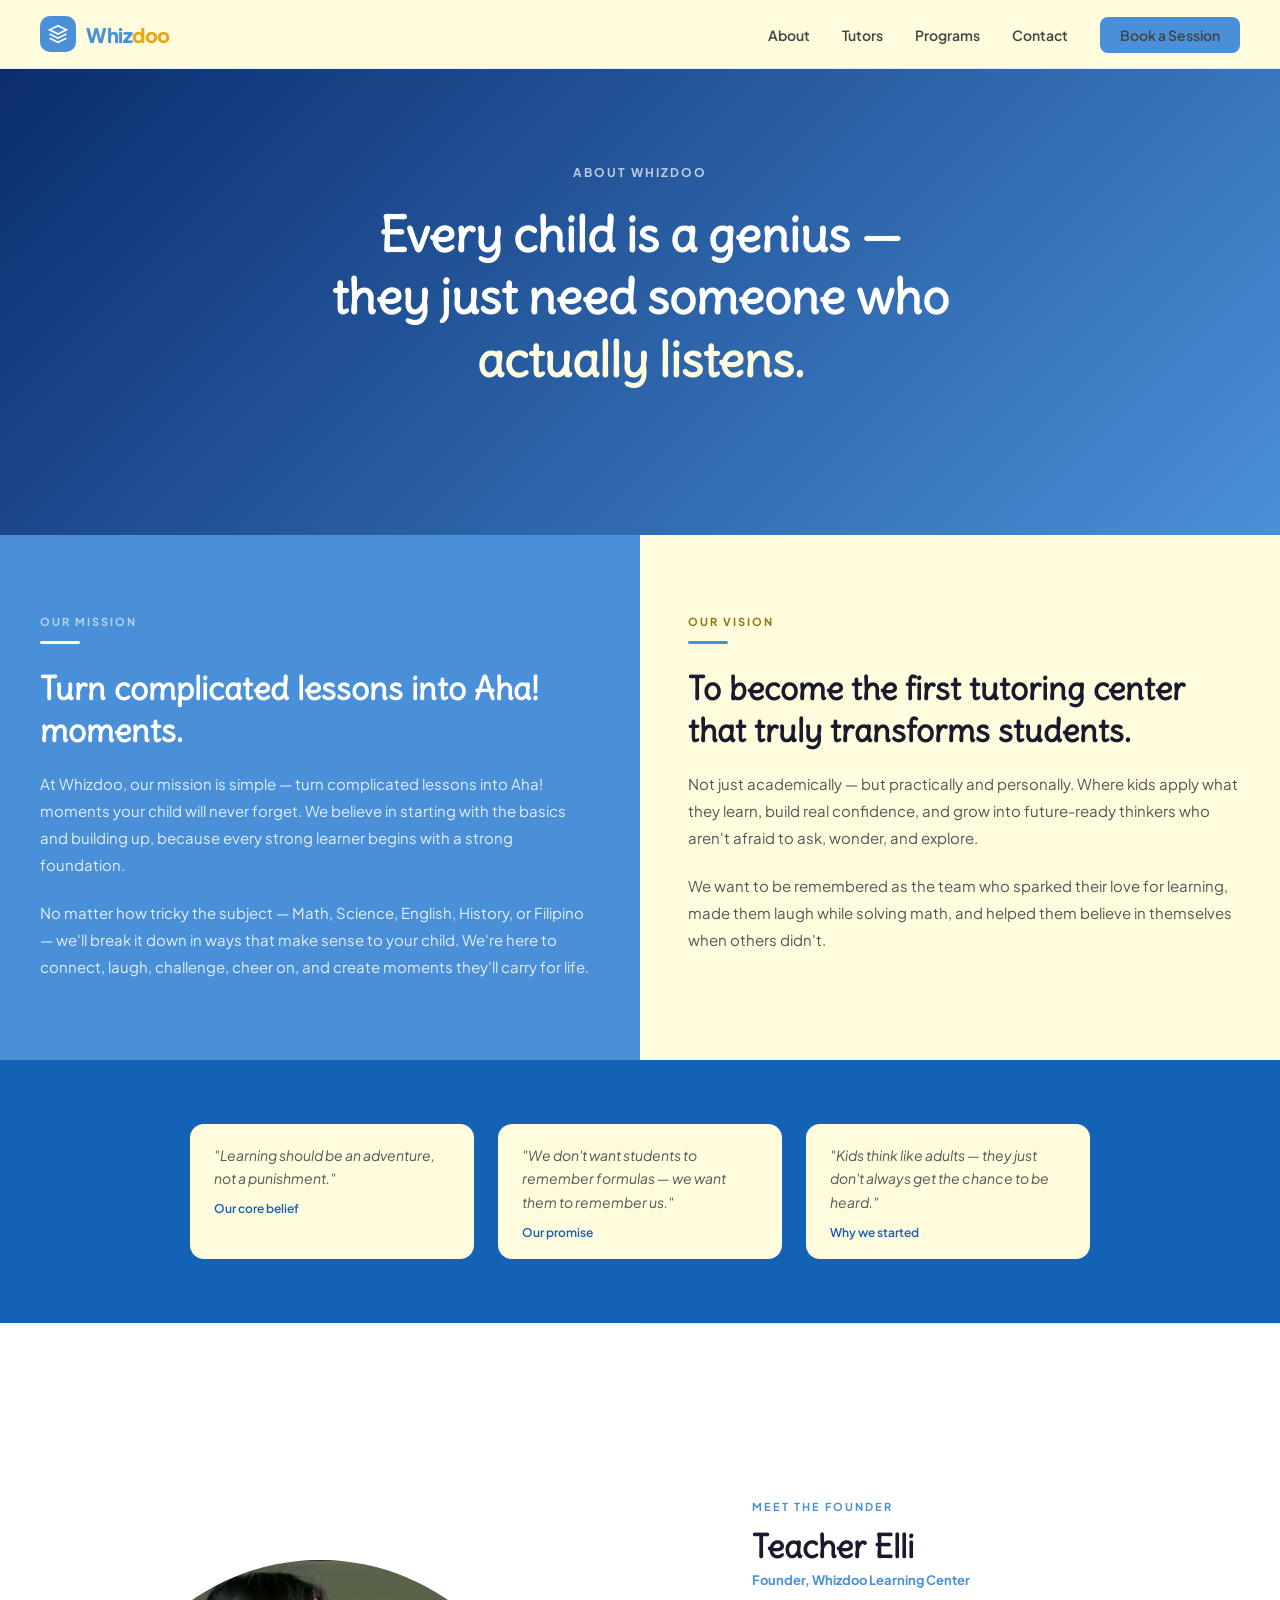
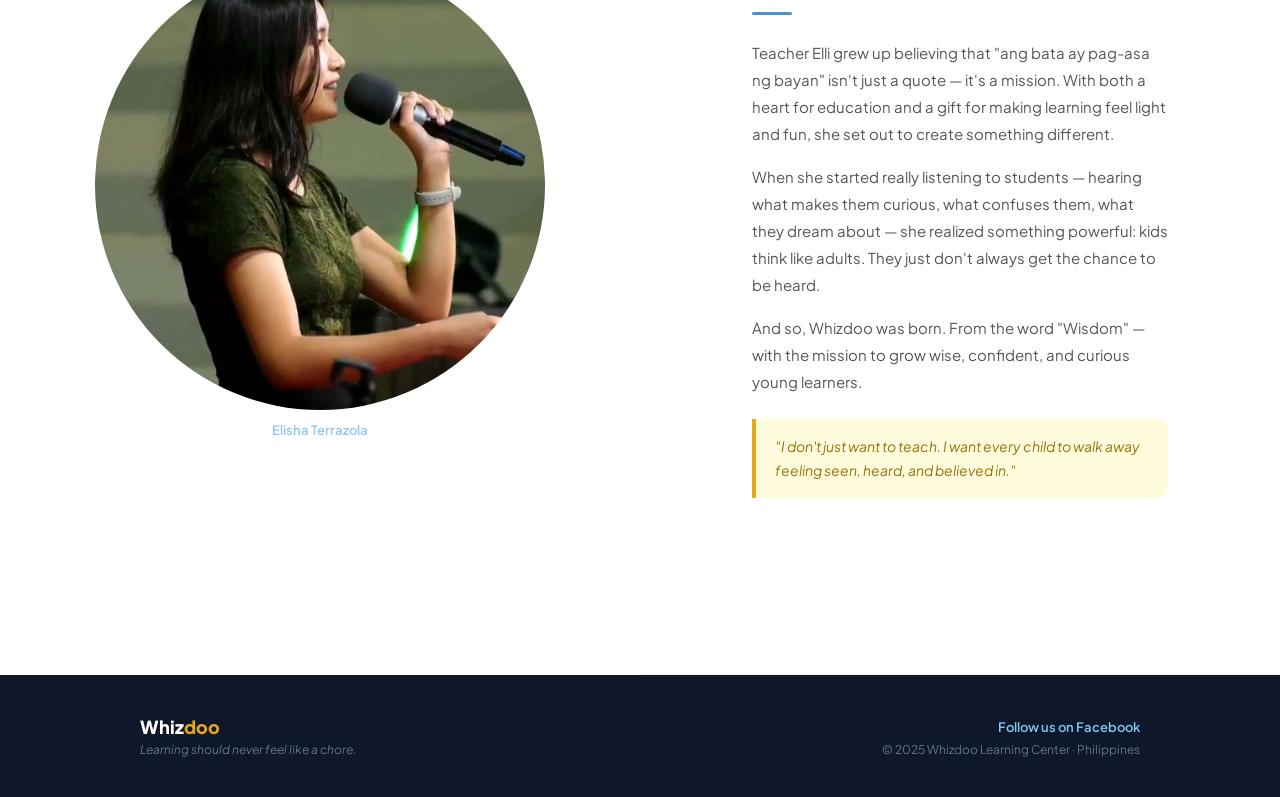
==== about.html @ 27b52927 "first Added the fade in transition to all pages" ====
<!doctype html>
<html lang="en">
  <head>
    <meta charset="UTF-8" />
    <meta name="viewport" content="width=device-width, initial-scale=1.0" />
    <link rel="stylesheet" href="style.css" />
    <title>About Whizdoo</title>
  </head>
  <body>
    <div class="wz">
      <nav class="nav">
        <a href="index.html" class="nav-brand">
          <div class="nav-icon">
            <svg viewBox="0 0 24 24">
              <path d="M12 2L2 7l10 5 10-5-10-5z" />
              <path d="M2 17l10 5 10-5" />
              <path d="M2 12l10 5 10-5" />
            </svg>
          </div>
          <div class="nav-name">Whiz<span>doo</span></div>
        </a>

        <button class="hamburger" onclick="toggleMenu()">
          <span></span>
          <span></span>
          <span></span>
        </button>

        <ul class="nav-links" id="nav-links">
          <li><a href="about.html">About</a></li>
          <li><a href="tutors.html">Tutors</a></li>
          <li><a href="programs.html">Programs</a></li>
          <li><a href="contact.html">Contact</a></li>
          <li>
            <a href="bookASession.html" class="nav-btn">Book a Session</a>
          </li>
        </ul>
      </nav>
    </div>

    <section class="about-hero">
      <div class="about-hero-eyebrow">About Whizdoo</div>
      <h2 class="about-hero-headline">
        Every child is a genius —<br />they just need someone who
        <em>actually listens.</em>
      </h2>
    </section>

    <section class="split-section fade-in">
      <div class="split-blue">
        <div class="split-eyebrow">Our Mission</div>
        <div class="split-divider"></div>
        <h2>Turn complicated lessons into Aha! moments.</h2>
        <p>
          At Whizdoo, our mission is simple — turn complicated lessons into Aha!
          moments your child will never forget. We believe in starting with the
          basics and building up, because every strong learner begins with a
          strong foundation.
        </p>
        <br />
        <p>
          No matter how tricky the subject — Math, Science, English, History, or
          Filipino — we'll break it down in ways that make sense to your child.
          We're here to connect, laugh, challenge, cheer on, and create moments
          they'll carry for life.
        </p>
      </div>
      <div class="split-cream">
        <div class="split-eyebrow">Our Vision</div>
        <div class="split-divider"></div>
        <h2>
          To become the first tutoring center that truly transforms students.
        </h2>
        <p>
          Not just academically — but practically and personally. Where kids
          apply what they learn, build real confidence, and grow into
          future-ready thinkers who aren't afraid to ask, wonder, and explore.
        </p>
        <br />
        <p>
          We want to be remembered as the team who sparked their love for
          learning, made them laugh while solving math, and helped them believe
          in themselves when others didn't.
        </p>
      </div>
    </section>

    <div class="my-section fade-in">
      <div class="supporting-quotes">
        <div class="sq">
          <p>"Learning should be an adventure, not a punishment."</p>
          <span>Our core belief</span>
        </div>
        <div class="sq">
          <p>
            "We don't want students to remember formulas — we want them to
            remember us."
          </p>
          <span>Our promise</span>
        </div>
        <div class="sq">
          <p>
            "Kids think like adults — they just don't always get the chance to
            be heard."
          </p>
          <span>Why we started</span>
        </div>
      </div>
    </div>

    <section class="elli-section fade-in">
      <div class="elli-photo">
        <img
          src="images/86df066a-e18d-4458-8840-09bc02765231.jpg"
          alt="Teacher Elli, Founder of Whizdoo"
        />
        <p>Elisha Terrazola</p>
      </div>
      <div class="elli-info">
        <div class="elli-eyebrow">Meet the Founder</div>
        <h2>Teacher Elli</h2>
        <div class="elli-title">Founder, Whizdoo Learning Center</div>
        <div class="elli-divider"></div>
        <p>
          Teacher Elli grew up believing that "ang bata ay pag-asa ng bayan"
          isn't just a quote — it's a mission. With both a heart for education
          and a gift for making learning feel light and fun, she set out to
          create something different.
        </p>
        <p>
          When she started really listening to students — hearing what makes
          them curious, what confuses them, what they dream about — she realized
          something powerful: kids think like adults. They just don't always get
          the chance to be heard.
        </p>
        <p>
          And so, Whizdoo was born. From the word "Wisdom" — with the mission to
          grow wise, confident, and curious young learners.
        </p>
        <div class="elli-quote">
          <p>
            "I don't just want to teach. I want every child to walk away feeling
            seen, heard, and believed in."
          </p>
        </div>
      </div>
    </section>

    <footer class="footer">
      <div class="footer-inner">
        <div class="footer-brand">
          <div class="footer-logo">Whiz<span>doo</span></div>
          <div class="footer-tagline">
            Learning should never feel like a chore.
          </div>
        </div>
        <div class="footer-right">
          <a
            href="https://www.facebook.com/share/1BFwo9ontp/ "
            class="footer-fb"
            >Follow us on Facebook</a
          >
          <p style="margin-top: 6px">
            © 2025 Whizdoo Learning Center · Philippines
          </p>
        </div>
      </div>
    </footer>

    <script src="script.js"></script>
  </body>
</html>
---- style.css ----
@import url("https://fonts.googleapis.com/css2?family=Delius&family=Plus+Jakarta+Sans:wght@400;500;600;700;800&display=swap");

* {
  box-sizing: border-box;
  margin: 0;
  padding: 0;
}

body {
  font-family: "Plus Jakarta Sans", sans-serif;
  color: #1a1a2e;
  background: #fff;
}

h1,
h2,
h3 {
  font-family: "Delius", cursive;
}

.wz {
  font-family: "Plus Jakarta Sans", sans-serif;
  color: #1a1a2e;
  background: #fff;
}

/* ─── NAVBAR ─────────────────────────────────── */

.nav {
  display: flex;
  align-items: center;
  justify-content: space-between;
  padding: 1rem 2.5rem;
  background: #fffbdd;
  border-bottom: 1px solid #eaeaea;
}

.nav-brand {
  display: flex;
  align-items: center;
  gap: 10px;
  text-decoration: none;
}

.nav-icon {
  width: 36px;
  height: 36px;
  background: #4a90d9;
  border-radius: 10px;
  display: flex;
  align-items: center;
  justify-content: center;
}

.nav-icon svg {
  width: 20px;
  height: 20px;
  fill: none;
  stroke: #fff;
  stroke-width: 2;
}

.nav-name {
  font-size: 20px;
  font-weight: 800;
  color: #4a90d9;
  letter-spacing: -0.5px;
  font-family: "Plus Jakarta Sans", sans-serif;
}

.nav-name span {
  color: #e6a817;
}

.nav-links {
  display: flex;
  align-items: center;
  gap: 2rem;
  list-style: none;
}

.nav-links a {
  text-decoration: none;
  font-size: 14px;
  font-weight: 600;
  color: #444;
}

.nav-btn {
  background: #4a90d9;
  color: #fff;
  padding: 9px 20px;
  border-radius: 8px;
  font-size: 14px;
  font-weight: 700;
  text-decoration: none;
  border: none;
  cursor: pointer;
}

/* ─── PAGE HEADER (shared across all pages) ──── */

.page-header {
  background: #4a90d9;
  padding: 5rem 2.5rem;
  text-align: center;
}

.page-header .eyebrow {
  font-size: 12px;
  font-weight: 700;
  letter-spacing: 1.5px;
  text-transform: uppercase;
  color: rgba(255, 255, 255, 0.7);
  margin-bottom: 0.8rem;
  font-family: "Plus Jakarta Sans", sans-serif;
}

.page-header h1 {
  font-size: clamp(2rem, 4vw, 3rem);
  font-weight: 700;
  color: #fff;
  margin-bottom: 0.8rem;
}

.page-header p {
  font-size: 15px;
  color: rgba(255, 255, 255, 0.8);
  max-width: 480px;
  margin: 0 auto;
  line-height: 1.8;
  font-family: "Plus Jakarta Sans", sans-serif;
}

/* ─── FOOTER (shared across all pages) ───────── */

.footer {
  background: #0f172a;
  padding: 2.5rem;
}

.footer-inner {
  max-width: 1000px;
  margin: 0 auto;
  display: flex;
  justify-content: space-between;
  align-items: center;
  flex-wrap: wrap;
  gap: 1rem;
}

.footer-brand {
  display: flex;
  flex-direction: column;
  gap: 4px;
}

.footer-logo {
  font-size: 18px;
  font-weight: 800;
  color: #fff;
  font-family: "Plus Jakarta Sans", sans-serif;
}

.footer-logo span {
  color: #e6a817;
}

.footer-tagline {
  font-size: 12px;
  color: #64748b;
  font-style: italic;
  font-family: "Plus Jakarta Sans", sans-serif;
}

.footer-right {
  text-align: right;
}

.footer-right p {
  font-size: 12px;
  color: #64748b;
}

.footer-fb {
  font-size: 13px;
  font-weight: 600;
  color: #7ec8f5;
  text-decoration: none;
  font-family: "Plus Jakarta Sans", sans-serif;
}

.footer-copy {
  font-size: 12px;
  color: #64748b;
  margin-top: 4px;
  font-family: "Plus Jakarta Sans", sans-serif;
}

/* ─── CTA BAND (shared) ──────────────────────── */

.cta-band {
  background: #4a90d9;
  padding: 4rem 2.5rem;
  text-align: center;
}

.cta-band h2 {
  font-size: clamp(1.4rem, 2.5vw, 1.8rem);
  font-weight: 800;
  color: #fff;
  margin-bottom: 0.6rem;
}

.cta-band p {
  font-size: 15px;
  color: rgba(255, 255, 255, 0.8);
  margin-bottom: 2rem;
  font-family: "Plus Jakarta Sans", sans-serif;
}

.cta-btn {
  background: #fffbdd;
  color: #1a1a2e;
  padding: 13px 28px;
  border-radius: 8px;
  font-weight: 700;
  font-size: 15px;
  text-decoration: none;
  border: none;
  cursor: pointer;
  display: inline-block;
  font-family: "Plus Jakarta Sans", sans-serif;
}

/* ─── SECTIONS (shared) ──────────────────────── */

.section {
  padding: 4.5rem 2.5rem;
  max-width: 1000px;
  margin: 0 auto;
}

.section-eyebrow,
.section-label {
  font-size: 12px;
  font-weight: 700;
  letter-spacing: 1.5px;
  text-transform: uppercase;
  color: #4a90d9;
  margin-bottom: 0.5rem;
}

.section h2 {
  font-size: clamp(1.5rem, 2.5vw, 2rem);
  font-weight: 800;
  color: #1a1a2e;
  letter-spacing: -0.3px;
  margin-bottom: 0.6rem;
}

.section h2 em {
  color: #e6a817;
  font-style: normal;
}

.section-sub {
  font-size: 15px;
  color: #666;
  line-height: 1.7;
  margin-bottom: 2.5rem;
  max-width: 560px;
}

.btn-primary {
  background: #4a90d9;
  color: #fff;
  padding: 12px 24px;
  border-radius: 8px;
  font-weight: 700;
  font-size: 14px;
  text-decoration: none;
  border: none;
  cursor: pointer;
}

/* ─── HOME PAGE ───────────────────────────────── */

.hero-wrapper {
  background-color: #4a90d9;
  width: 100%;
}

.hero {
  display: grid;
  grid-template-columns: 1fr 1fr;
  align-items: center;
  gap: 3rem;
  padding: 5rem 2.5rem 4rem;
  max-width: 1000px;
  margin: 0 auto;
}

.hero-left {
  display: flex;
  flex-direction: column;
  gap: 1.2rem;
}

.hero-left h1 {
  font-size: clamp(1.8rem, 3vw, 2.6rem);
  font-weight: 800;
  color: #1a1a2e;
  line-height: 1.2;
  letter-spacing: -0.5px;
}

.hero-left h1 em {
  color: #4a90d9;
  font-style: normal;
}

.hero-left p {
  font-size: 15px;
  color: #555;
  line-height: 1.8;
  max-width: 420px;
}

.hero-btns {
  display: flex;
  gap: 12px;
  flex-wrap: wrap;
}

.hero-image {
  border-radius: 16px;
  height: 320px;
  display: flex;
  flex-direction: column;
  align-items: center;
  justify-content: center;
  gap: 8px;
}

.hero-image img {
  width: 100%;
  height: 100%;
  object-fit: cover;
  border-radius: 14px;
}

.why-grid {
  display: grid;
  grid-template-columns: repeat(3, 1fr);
  gap: 1.2rem;
}

.why-card {
  background: #fffbdd;
  border: 1px solid #e6d97a;
  border-radius: 14px;
  padding: 1.5rem;
  display: flex;
  flex-direction: column;
  gap: 0.8rem;
}

.why-icon {
  width: 44px;
  height: 44px;
  border-radius: 10px;
  background: #fff;
  display: flex;
  align-items: center;
  justify-content: center;
}

.why-icon svg {
  width: 22px;
  height: 22px;
  stroke: #4a90d9;
  fill: none;
  stroke-width: 2;
}

.why-card h3 {
  font-size: 15px;
  font-weight: 700;
  color: #1a1a2e;
}

.why-card p {
  font-size: 13px;
  color: #666;
  line-height: 1.7;
}

.quote-band {
  background: #4a90d9;
  padding: 3rem 2.5rem;
  text-align: center;
}

.quote-band blockquote {
  font-size: clamp(1rem, 2vw, 1.3rem);
  font-weight: 700;
  color: #fff;
  max-width: 680px;
  margin: 0 auto;
  line-height: 1.6;
  letter-spacing: -0.2px;
  font-family: "Delius", cursive;
}

.quote-band blockquote em {
  color: #fffbdd;
  font-style: normal;
}

.offer-bg {
  background: #ffffff;
  padding: 4.5rem 2.5rem;
  border-top: 1px solid #eaeaea;
}

.offer-inner {
  max-width: 1000px;
  margin: 0 auto;
}

.offer-grid {
  display: grid;
  grid-template-columns: repeat(3, 1fr);
  gap: 1.2rem;
}

.offer-card {
  background: #fff;
  border: 1px solid #eaeaea;
  border-radius: 14px;
  padding: 1.5rem;
  display: flex;
  flex-direction: column;
  gap: 0.6rem;
}

.offer-card h3 {
  font-size: 15px;
  font-weight: 700;
  color: #1a1a2e;
}

.offer-card p {
  font-size: 13px;
  color: #666;
  line-height: 1.7;
}

.offer-badge {
  display: inline-block;
  background: #fffbdd;
  color: #92740a;
  font-size: 11px;
  font-weight: 700;
  padding: 3px 10px;
  border-radius: 5px;
  width: fit-content;
  border: 1px solid #e6d97a;
}

.diff-section {
  padding: 4.5rem 2.5rem;
  max-width: 1000px;
  margin: 0 auto;
}

.diff-list {
  display: flex;
  flex-direction: column;
  gap: 1.5rem;
  margin-top: 2.5rem;
}

.diff-item {
  display: flex;
  align-items: flex-start;
  gap: 1.5rem;
}

.diff-item.right {
  flex-direction: row-reverse;
  text-align: right;
}

.diff-num {
  width: 48px;
  height: 48px;
  border-radius: 50%;
  background: #4a90d9;
  color: #fff;
  font-size: 18px;
  font-weight: 800;
  display: flex;
  align-items: center;
  justify-content: center;
  flex-shrink: 0;
}

.diff-text h3 {
  font-size: 16px;
  font-weight: 700;
  color: #1a1a2e;
  margin-bottom: 4px;
}

.diff-text p {
  font-size: 14px;
  color: #666;
  line-height: 1.7;
  max-width: 480px;
}

.diff-item.right .diff-text p {
  margin-left: auto;
}

.book-bg {
  background: #fffbdd;
  padding: 4.5rem 2.5rem;
  border-top: 1px solid #e6d97a;
}

.book-inner {
  max-width: 680px;
  margin: 0 auto;
}

.book-inner h2 {
  font-size: clamp(1.4rem, 2.5vw, 1.8rem);
  font-weight: 800;
  color: #1a1a2e;
  margin-bottom: 0.5rem;
}

.book-inner p {
  font-size: 14px;
  color: #666;
  margin-bottom: 2rem;
  line-height: 1.7;
}

.book-form {
  display: flex;
  flex-direction: column;
  gap: 1rem;
}

.test-bg {
  background: #fff;
  padding: 4.5rem 2.5rem;
  border-top: 1px solid #eaeaea;
}

.test-inner {
  max-width: 1000px;
  margin: 0 auto;
}

.test-grid {
  display: grid;
  grid-template-columns: repeat(3, 1fr);
  gap: 1.2rem;
  margin-top: 2.5rem;
}

.test-card {
  background: #f8faff;
  border: 1px solid #c9dff5;
  border-radius: 14px;
  padding: 1.5rem;
  display: flex;
  flex-direction: column;
  gap: 0.8rem;
}

.stars {
  color: #e6a817;
  font-size: 14px;
  letter-spacing: 2px;
}

.test-card p {
  font-size: 13px;
  color: #444;
  line-height: 1.7;
  font-style: italic;
}

.test-author {
  font-size: 12px;
  font-weight: 700;
  color: #4a90d9;
}

.faq-bg {
  background: #f8faff;
  padding: 4.5rem 2.5rem;
  border-top: 1px solid #eaeaea;
}

.faq-inner {
  max-width: 700px;
  margin: 0 auto;
}

.faq-inner h2 {
  font-size: clamp(1.4rem, 2.5vw, 1.8rem);
  font-weight: 800;
  color: #1a1a2e;
  margin-bottom: 0.5rem;
}

.faq-inner .section-sub {
  margin-bottom: 2rem;
}

.faq-item {
  border: 1px solid #c9dff5;
  border-radius: 10px;
  background: #fff;
  margin-bottom: 0.8rem;
  overflow: hidden;
}

.faq-q {
  width: 100%;
  text-align: left;
  padding: 1rem 1.2rem;
  background: none;
  border: none;
  cursor: pointer;
  font-family: "Plus Jakarta Sans", sans-serif;
  font-size: 14px;
  font-weight: 700;
  color: #1a1a2e;
  display: flex;
  justify-content: space-between;
  align-items: center;
  gap: 1rem;
}

.faq-q span {
  font-size: 18px;
  color: #4a90d9;
  font-weight: 400;
}

.faq-a {
  padding: 0 1.2rem 1rem;
  font-size: 13px;
  color: #555;
  line-height: 1.7;
  display: none;
}

.faq-a.open {
  display: block;
}

/* ─── ABOUT PAGE ──────────────────────────────── */

.about-hero {
  background: linear-gradient(135deg, #0a2d6e 0%, #4a90d9 100%);
  padding: 6rem 2.5rem;
  text-align: center;
  position: relative;
}

.about-hero-eyebrow {
  font-size: 12px;
  font-weight: 700;
  letter-spacing: 2px;
  text-transform: uppercase;
  color: rgba(255, 255, 255, 0.7);
  margin-bottom: 1.5rem;
}

.about-hero-headline {
  font-family: "Delius", cursive;
  font-size: clamp(1.8rem, 4vw, 3rem);
  font-weight: 700;
  color: #ffffff;
  max-width: 700px;
  margin: 0 auto 3rem;
  line-height: 1.3;
}

.about-hero-headline em {
  color: #fffbdd;
  font-style: normal;
}

.split-section {
  display: grid;
  grid-template-columns: 1fr 1fr;
}

.split-blue {
  background: #4a90d9;
  padding: 5rem 3rem 5rem 2.5rem;
}

.split-cream {
  background: #fffbdd;
  padding: 5rem 2.5rem 5rem 3rem;
}

.split-eyebrow {
  font-size: 11px;
  font-weight: 700;
  letter-spacing: 2px;
  text-transform: uppercase;
  margin-bottom: 0.8rem;
}

.split-blue .split-eyebrow {
  color: rgba(255, 255, 255, 0.6);
}

.split-cream .split-eyebrow {
  color: #92740a;
}

.split-blue h2 {
  font-family: "Delius", cursive;
  font-size: clamp(1.5rem, 2.5vw, 2.2rem);
  font-weight: 700;
  color: #fff;
  margin-bottom: 1.2rem;
  line-height: 1.3;
}

.split-cream h2 {
  font-family: "Delius", cursive;
  font-size: clamp(1.5rem, 2.5vw, 2.2rem);
  font-weight: 700;
  color: #1a1a2e;
  margin-bottom: 1.2rem;
  line-height: 1.3;
}

.split-blue p {
  font-size: 15px;
  color: rgba(255, 255, 255, 0.85);
  line-height: 1.8;
}

.split-cream p {
  font-size: 15px;
  color: #555;
  line-height: 1.8;
}

.split-divider {
  width: 40px;
  height: 3px;
  border-radius: 2px;
  margin-bottom: 1.5rem;
}

.split-blue .split-divider {
  background: #fffbdd;
}

.split-cream .split-divider {
  background: #4a90d9;
}

.my-section {
  width: 100%;
  padding: 4rem 2.5rem;
  background-color: #1362b6;
}

.supporting-quotes {
  display: grid;
  grid-template-columns: repeat(3, 1fr);
  gap: 1.5rem;
  max-width: 900px;
  margin: 0 auto;
}

.sq {
  color: #010101;
  background: #fffbdd;
  border-radius: 14px;
  padding: 1.2rem 1.5rem;
  text-align: left;
}

.sq p {
  font-size: 14px;
  color: #555555;
  line-height: 1.7;
  font-style: italic;
}

.sq span {
  font-size: 12px;
  color: #1362b6;
  font-weight: 600;
  display: block;
  margin-top: 0.6rem;
}

.elli-section {
  display: grid;
  grid-template-columns: 1fr 1fr;
}

.elli-photo {
  background: transparent;
  display: flex;
  flex-direction: column;
  align-items: center;
  justify-content: center;
  gap: 12px;
  border: none;
}

.elli-photo img {
  width: 450px;
  height: 450px;
  object-fit: cover;
  border-radius: 50%;
}

.elli-photo svg {
  width: 48px;
  height: 48px;
  stroke: #93c5fd;
  fill: none;
  stroke-width: 1.5;
}

.elli-photo p {
  font-size: 13px;
  color: #93c5fd;
  font-weight: 600;
}

.elli-info {
  background: #fff;
  padding: 11rem 7rem;
  border-top: 1px solid #eaeaea;
  border-bottom: 1px solid #eaeaea;
}

.elli-eyebrow {
  font-size: 11px;
  font-weight: 700;
  letter-spacing: 2px;
  text-transform: uppercase;
  color: #4a90d9;
  margin-bottom: 0.8rem;
}

.elli-info h2 {
  font-family: "Delius", cursive;
  font-size: clamp(1.4rem, 2.5vw, 2rem);
  font-weight: 700;
  color: #1a1a2e;
  margin-bottom: 0.3rem;
  line-height: 1.3;
}

.elli-title {
  font-size: 13px;
  color: #4a90d9;
  font-weight: 700;
  margin-bottom: 1.5rem;
}

.elli-divider {
  width: 40px;
  height: 3px;
  background: #4a90d9;
  border-radius: 2px;
  margin-bottom: 1.5rem;
}

.elli-info p {
  font-size: 15px;
  color: #555;
  line-height: 1.8;
  margin-bottom: 1rem;
}

.elli-info p:last-child {
  margin-bottom: 0;
}

.elli-quote {
  background: #fffbdd;
  border-left: 4px solid #e6a817;
  border-radius: 0 10px 10px 0;
  padding: 1rem 1.2rem;
  margin-top: 1.5rem;
}

.elli-quote p {
  font-size: 14px;
  color: #92740a;
  font-style: italic;
  line-height: 1.7;
  margin: 0;
}

/* ─── PROGRAMS PAGE ───────────────────────────── */

.subjects-grid {
  display: grid;
  grid-template-columns: repeat(auto-fit, minmax(170px, 1fr));
  gap: 1rem;
}
.subject-card {
  background: #fff;
  border: 1px solid #eaeaea;
  border-radius: 14px;
  padding: 1.5rem 1.2rem;
  text-align: center;
  display: flex;
  flex-direction: column;
  align-items: center;
  gap: 0.6rem;
}
.subject-icon {
  width: 48px;
  height: 48px;
  border-radius: 12px;
  background: #fffbdd;
  display: flex;
  align-items: center;
  justify-content: center;
  margin-bottom: 0.3rem;
}
.subject-icon svg {
  width: 24px;
  height: 24px;
  stroke: #e6a817;
  fill: none;
  stroke-width: 2;
}
.subject-card h3 {
  font-size: 15px;
  font-weight: 700;
  color: #1a1a2e;
}

.subject-card p {
  font-size: 13px;
  color: #666;
  line-height: 1.6;
}

.levels-bg {
  background: #f8faff;
  padding: 4rem 2.5rem;
  border-top: 1px solid #eaeaea;
  border-bottom: 1px solid #eaeaea;
}

.levels-inner {
  max-width: 1000px;
  margin: 0 auto;
}

.levels-grid {
  display: grid;
  grid-template-columns: 1fr 1fr;
  gap: 1.5rem;
  margin-top: 2.5rem;
}

.level-card {
  background: #fff;
  border: 1px solid #eaeaea;
  border-radius: 14px;
  padding: 1.5rem;
}

.level-badge {
  display: inline-block;
  background: #fffbdd;
  color: #92740a;
  border: 1px solid #e6d97a;
  font-size: 12px;
  font-weight: 700;
  padding: 4px 12px;
  border-radius: 6px;
  margin-bottom: 0.8rem;
}
.level-card h3 {
  font-size: 16px;
  font-weight: 700;
  color: #1a1a2e;
  margin-bottom: 0.4rem;
}
.level-card p {
  font-size: 13px;
  color: #666;
  line-height: 1.7;
}
.sessions-bg {
  padding: 4rem 2.5rem;
}
.sessions-inner {
  max-width: 1000px;
  margin: 0 auto;
}
.sessions-list {
  display: flex;
  flex-direction: column;
  gap: 2.5rem;
  margin-top: 2.5rem;
}
.session-item {
  display: flex;
  align-items: center;
  gap: 2rem;
}
.session-item.reverse {
  flex-direction: row-reverse;
}

.session-photo {
  width: 260px;
  min-width: 260px;
  height: 180px;
  border-radius: 14px;
  overflow: hidden;
  box-shadow: 0 10px 30px rgba(0, 0, 0, 0.25);
}
.session-photo img {
  width: 100%;
  height: 100%;
  object-fit: cover;
}
.session-photo svg {
  width: 40px;
  height: 40px;
  stroke: #c9b84a;
  fill: none;
  stroke-width: 1.5;
}
.session-photo span {
  font-size: 12px;
  color: #c9b84a;
  font-weight: 600;
}
.session-text h3 {
  font-size: 17px;
  font-weight: 800;
  color: #1a1a2e;
  margin-bottom: 0.5rem;
}
.session-text p {
  font-size: 14px;
  color: #666;
  line-height: 1.8;
}

/* ─── CONTACT PAGE ────────────────────────────── */

.contact-section {
  max-width: 700px;
  margin: 0 auto;
  padding: 5rem 2.5rem;
  display: flex;
  flex-direction: column;
  gap: 1.5rem;
}
.contact-card {
  display: flex;
  align-items: center;
  gap: 1.5rem;
  background: #fff;
  border: 1px solid #eaeaea;
  border-radius: 16px;
  padding: 1.8rem 2rem;
}
.contact-icon {
  width: 56px;
  height: 56px;
  border-radius: 14px;
  display: flex;
  align-items: center;
  justify-content: center;
  flex-shrink: 0;
}
.contact-icon.blue {
  background: #eff6ff;
}
.contact-icon.yellow {
  background: #fffbdd;
}
.contact-icon svg {
  width: 26px;
  height: 26px;
  fill: none;
  stroke-width: 1.8;
}
.contact-icon.blue svg {
  stroke: #4a90d9;
}
.contact-icon.yellow svg {
  stroke: #e6a817;
}
.contact-info {
  display: flex;
  flex-direction: column;
  gap: 4px;
}
.contact-label {
  font-size: 11px;
  font-weight: 700;
  letter-spacing: 1.5px;
  text-transform: uppercase;
  color: #aaa;
  font-family: "Plus Jakarta Sans", sans-serif;
}
.contact-value {
  font-size: 17px;
  font-weight: 700;
  color: #1a1a2e;
  font-family: "Plus Jakarta Sans", sans-serif;
}
.contact-sub {
  font-size: 13px;
  color: #888;
  font-family: "Plus Jakarta Sans", sans-serif;
}
.contact-card a {
  margin-left: auto;
  background: #4a90d9;
  color: #fff;
  padding: 9px 18px;
  border-radius: 8px;
  font-size: 13px;
  font-weight: 700;
  text-decoration: none;
  white-space: nowrap;
  font-family: "Plus Jakarta Sans", sans-serif;
}
.contact-card.fb a {
  background: #1877f2;
}
.note-box {
  background: #fffbdd;
  border: 1px solid #e6d97a;
  border-radius: 14px;
  padding: 1.5rem 2rem;
  display: flex;
  align-items: flex-start;
  gap: 1rem;
}
.note-box svg {
  width: 20px;
  height: 20px;
  stroke: #e6a817;
  fill: none;
  stroke-width: 2;
  flex-shrink: 0;
  margin-top: 2px;
}
.note-box p {
  font-size: 13px;
  color: #92740a;
  line-height: 1.7;
  font-family: "Plus Jakarta Sans", sans-serif;
}

/* ─── BOOK A SESSION PAGE ─────────────────────── */

.form-section {
  max-width: 680px;
  margin: 0 auto;
  padding: 5rem 2.5rem;
}
.form-group {
  display: flex;
  flex-direction: column;
  gap: 6px;
  margin-bottom: 1.2rem;
}
.form-group label {
  font-size: 13px;
  font-weight: 700;
  color: #444;
}
.form-group input,
.form-group textarea,
.form-group select {
  padding: 11px 14px;
  border: 1px solid #ddd;
  border-radius: 8px;
  font-size: 14px;
  font-family: "Plus Jakarta Sans", sans-serif;
  color: #1a1a2e;
  background: #fff;
  outline: none;
  transition: border 0.2s;
}
.form-group input:focus,
.form-group textarea:focus,
.form-group select:focus {
  border-color: #4a90d9;
}
.form-group textarea {
  resize: vertical;
  min-height: 120px;
}
.form-group select {
  appearance: none;
  background-image: url("data:image/svg+xml,%3Csvg xmlns='http://www.w3.org/2000/svg' width='12' height='12' viewBox='0 0 24 24' fill='none' stroke='%23888' stroke-width='2'%3E%3Cpolyline points='6 9 12 15 18 9'%3E%3C/polyline%3E%3C/svg%3E");
  background-repeat: no-repeat;
  background-position: right 14px center;
  padding-right: 36px;
}
.form-row {
  display: grid;
  grid-template-columns: 1fr 1fr;
  gap: 1rem;
}
.checkbox-group {
  display: flex;
  flex-direction: column;
  gap: 8px;
}
.checkbox-item {
  display: flex;
  align-items: center;
  gap: 10px;
  font-size: 14px;
  color: #444;
  cursor: pointer;
}
.checkbox-item input[type="checkbox"] {
  width: 16px;
  height: 16px;
  accent-color: #4a90d9;
  cursor: pointer;
}
.submit-btn {
  width: 100%;
  background: #4a90d9;
  color: #fff;
  padding: 14px;
  border-radius: 8px;
  font-size: 15px;
  font-weight: 700;
  border: none;
  cursor: pointer;
  font-family: "Plus Jakarta Sans", sans-serif;
  margin-top: 0.5rem;
}
.form-note {
  font-size: 12px;
  color: #aaa;
  text-align: center;
  margin-top: 1rem;
  line-height: 1.7;
}
.divider {
  height: 1px;
  background: #eaeaea;
  margin: 1.5rem 0;
}

/* ─── TUTORS PAGE ─────────────────────────────── */

.tutors-wrapper {
  max-width: 900px;
  margin: 0 auto;
  padding: 5rem 2.5rem;
  display: flex;
  flex-direction: column;
  gap: 0;
}
.tutor-item {
  display: grid;
  grid-template-columns: 1fr 1fr;
  align-items: center;
  gap: 4rem;
  padding: 4rem 0;
  border-bottom: 1px solid #eaeaea;
}
.tutor-item:last-child {
  border-bottom: none;
}
.tutor-item.reverse {
  direction: rtl;
}
.tutor-item.reverse > * {
  direction: ltr;
}
.tutor-photo-wrap {
  display: flex;
  flex-direction: column;
  align-items: center;
  gap: 0;
  position: relative;
}
.tutor-photo {
  width: 260px;
  height: 300px;
  border-radius: 16px;
  border: none;
  display: flex;
  flex-direction: column;
  align-items: center;
  justify-content: center;
  gap: 8px;
  overflow: hidden;
  box-shadow: 0 10px 30px rgba(0, 0, 0, 0.25);
}
.tutor-photo img {
  width: 100%;
  height: 100%;
  object-fit: cover;
  border-radius: 14px;
}
.tutor-photo svg {
  width: 44px;
  height: 44px;
  stroke: #c9b84a;
  fill: none;
  stroke-width: 1.5;
}
.tutor-photo span {
  font-size: 12px;
  color: #c9b84a;
  font-weight: 600;
  font-family: "Plus Jakarta Sans", sans-serif;
}
.tutor-line {
  display: none;
}
.tutor-info {
  display: flex;
  flex-direction: column;
  gap: 1rem;
}
.tutor-tag {
  font-size: 11px;
  font-weight: 700;
  letter-spacing: 1.5px;
  text-transform: uppercase;
  color: #4a90d9;
  font-family: "Plus Jakarta Sans", sans-serif;
}
.tutor-info h2 {
  font-size: clamp(1.6rem, 3vw, 2.2rem);
  font-weight: 700;
  color: #1a1a2e;
  line-height: 1.2;
}
.tutor-role {
  font-size: 13px;
  font-weight: 700;
  color: #e6a817;
  font-family: "Plus Jakarta Sans", sans-serif;
}

.tutor-bio {
  font-size: 14px;
  color: #555;
  line-height: 1.8;
  font-family: "Plus Jakarta Sans", sans-serif;
}
.social-links {
  display: flex;
  gap: 10px;
  margin-top: 0.5rem;
}
.social-btn {
  display: flex;
  align-items: center;
  gap: 6px;
  padding: 7px 14px;
  border-radius: 8px;
  border: 1px solid #eaeaea;
  text-decoration: none;
  font-size: 12px;
  font-weight: 700;
  font-family: "Plus Jakarta Sans", sans-serif;
  color: #444;
  background: #fff;
}
.social-btn svg {
  width: 16px;
  height: 16px;
  fill: none;
  stroke-width: 2;
}

.social-btn.li {
  border-color: #0a66c2;
  color: #0a66c2;
}

.social-btn.li svg {
  stroke: #0a66c2;
}
.social-btn.fb {
  border-color: #1877f2;
  color: #1877f2;
}
.social-btn.fb svg {
  stroke: #1877f2;
}
.social-btn.ig {
  border-color: #e1306c;
  color: #e1306c;
}
.social-btn.ig svg {
  stroke: #e1306c;
}
.social-btn.tk {
  border-color: #010101;
  color: #010101;
}
.social-btn.tk svg {
  stroke: #010101;
}

/* MOBILE BLABLABA */
@media (max-width: 768px) {
  .hero {
    grid-template-columns: 1fr;
  }
  .why-grid {
    grid-template-columns: 1fr;
  }
  .offer-grid {
    grid-template-columns: 1fr;
  }
  .split-section {
    grid-template-columns: 1fr;
  }
  .levels-grid {
    grid-template-columns: 1fr;
  }
  .tutor-item {
    grid-template-columns: 1fr;
  }
  .test-grid {
    grid-template-columns: 1fr;
  }
  .form-row {
    grid-template-columns: 1fr;
  }
  /* Fix the three quotes stacking */
  .supporting-quotes {
    grid-template-columns: 1fr;
  }

  /* Fix Elli's section stacking */
  .elli-section {
    grid-template-columns: 1fr;
    padding-top: 3rem;
  }

  .elli-photo img {
    width: 250px;
    height: 250px;
  }

  .elli-info {
    padding: 3rem 1.5rem;
    border-top: none;
  }

  .blob-btn__blobs {
    filter: none;
  }

  .blob-btn__blob {
    display: none;
  }

  .blob-btn--blue:active {
    background: #1362b6;
  }

  .blob-btn--cream:active {
    background: #e6d97a;
  }
}

/* hamburger menu for mobile */
.hamburger {
  display: none;
  flex-direction: column;
  gap: 5px;
  background: none;
  border: none;
  cursor: pointer;
  padding: 4px;
}

.hamburger span {
  display: block;
  width: 24px;
  height: 2px;
  background: #1a1a2e;
  border-radius: 2px;
}

@media (max-width: 768px) {
  .hamburger {
    display: flex;
  }

  .nav-links {
    display: none;
    flex-direction: column;
    position: absolute;
    top: 64px;
    left: 0;
    right: 0;
    background: #fffbdd;
    border-bottom: 1px solid #eaeaea;
    padding: 1rem 2.5rem;
    gap: 1rem;
    z-index: 99;
  }

  .nav-links.open {
    display: flex;
  }

  .nav {
    position: relative;
  }

  .session-item {
    flex-direction: column;
  }

  .session-item.reverse {
    flex-direction: column;
  }

  .session-photo {
    width: 100%;
    min-width: unset;
    height: 260px; /* fixed height so it doesn't stretch */
  }

  .session-photo img {
    object-fit: cover;
    width: 100%;
    height: 100%;
  }

  .footer-inner {
    flex-direction: column;
    align-items: flex-start;
  }

  .footer-right {
    text-align: left;
  }

  .contact-card {
    flex-wrap: wrap;
  }

  .contact-value {
    font-size: 14px;
    word-break: break-all;
  }

  .contact-card a {
    margin-left: 0;
    width: 100%;
    text-align: center;
  }
}

/* ─── BLOB BUTTON ANIMATION ───────────────────── */
.blob-btn {
  z-index: 1;
  position: relative;
  padding: 9px 20px;
  text-align: center;
  text-decoration: none;
  font-size: 14px;
  font-weight: 700;
  font-family: "Plus Jakarta Sans", sans-serif;
  background-color: transparent;
  outline: none;
  border: none;
  cursor: pointer;
  border-radius: 8px;
  transition: color 0.5s;
  display: inline-block;
  line-height: 1;
}

.blob-btn--blue {
  color: #fff;
}
.blob-btn--cream {
  color: #1a1a2e;
}

.blob-btn--blue:before {
  content: "";
  z-index: -1;
  position: absolute;
  left: 0;
  top: 0;
  width: 100%;
  height: 100%;
  background: #4a90d9;
  border-radius: 8px;
}

.blob-btn--cream:before {
  content: "";
  z-index: -1;
  position: absolute;
  left: 0;
  top: 0;
  width: 100%;
  height: 100%;
  background: #fffbdd;
  border-radius: 8px;
}

.blob-btn--blue .blob-btn__inner {
  background: #4a90d9;
}
.blob-btn--blue .blob-btn__blob {
  background: #1362b6;
}
.blob-btn--cream .blob-btn__inner {
  background: #fffbdd;
}
.blob-btn--cream .blob-btn__blob {
  background: #e6d97a;
}

.blob-btn__inner {
  z-index: -1;
  overflow: hidden;
  position: absolute;
  left: 0;
  top: 0;
  width: 100%;
  height: 100%;
  border-radius: 8px;
}

.blob-btn__blobs {
  position: relative;
  display: block;
  height: 100%;
  filter: url("#goo");
}

.blob-btn__blob {
  position: absolute;
  top: 2px;
  width: 25%;
  height: 100%;
  border-radius: 100%;
  transform: translate3d(0, 150%, 0) scale(1.4);
  transition: transform 0.45s;
}

.blob-btn__blob:nth-child(1) {
  left: 0%;
  transition-delay: 0s;
}
.blob-btn__blob:nth-child(2) {
  left: 25%;
  transition-delay: 0.08s;
}
.blob-btn__blob:nth-child(3) {
  left: 50%;
  transition-delay: 0.16s;
}
.blob-btn__blob:nth-child(4) {
  left: 75%;
  transition-delay: 0.24s;
}

.blob-btn:hover .blob-btn__blob {
  transform: translateZ(0) scale(1.4);
}

/* for fade in animation while scrolling */
.fade-in {
  opacity: 0;
  transform: translateY(30px);
  transition:
    opacity 0.6s ease,
    transform 0.6s ease;
}

.fade-in.visible {
  opacity: 1;
  transform: translateY(0);
}
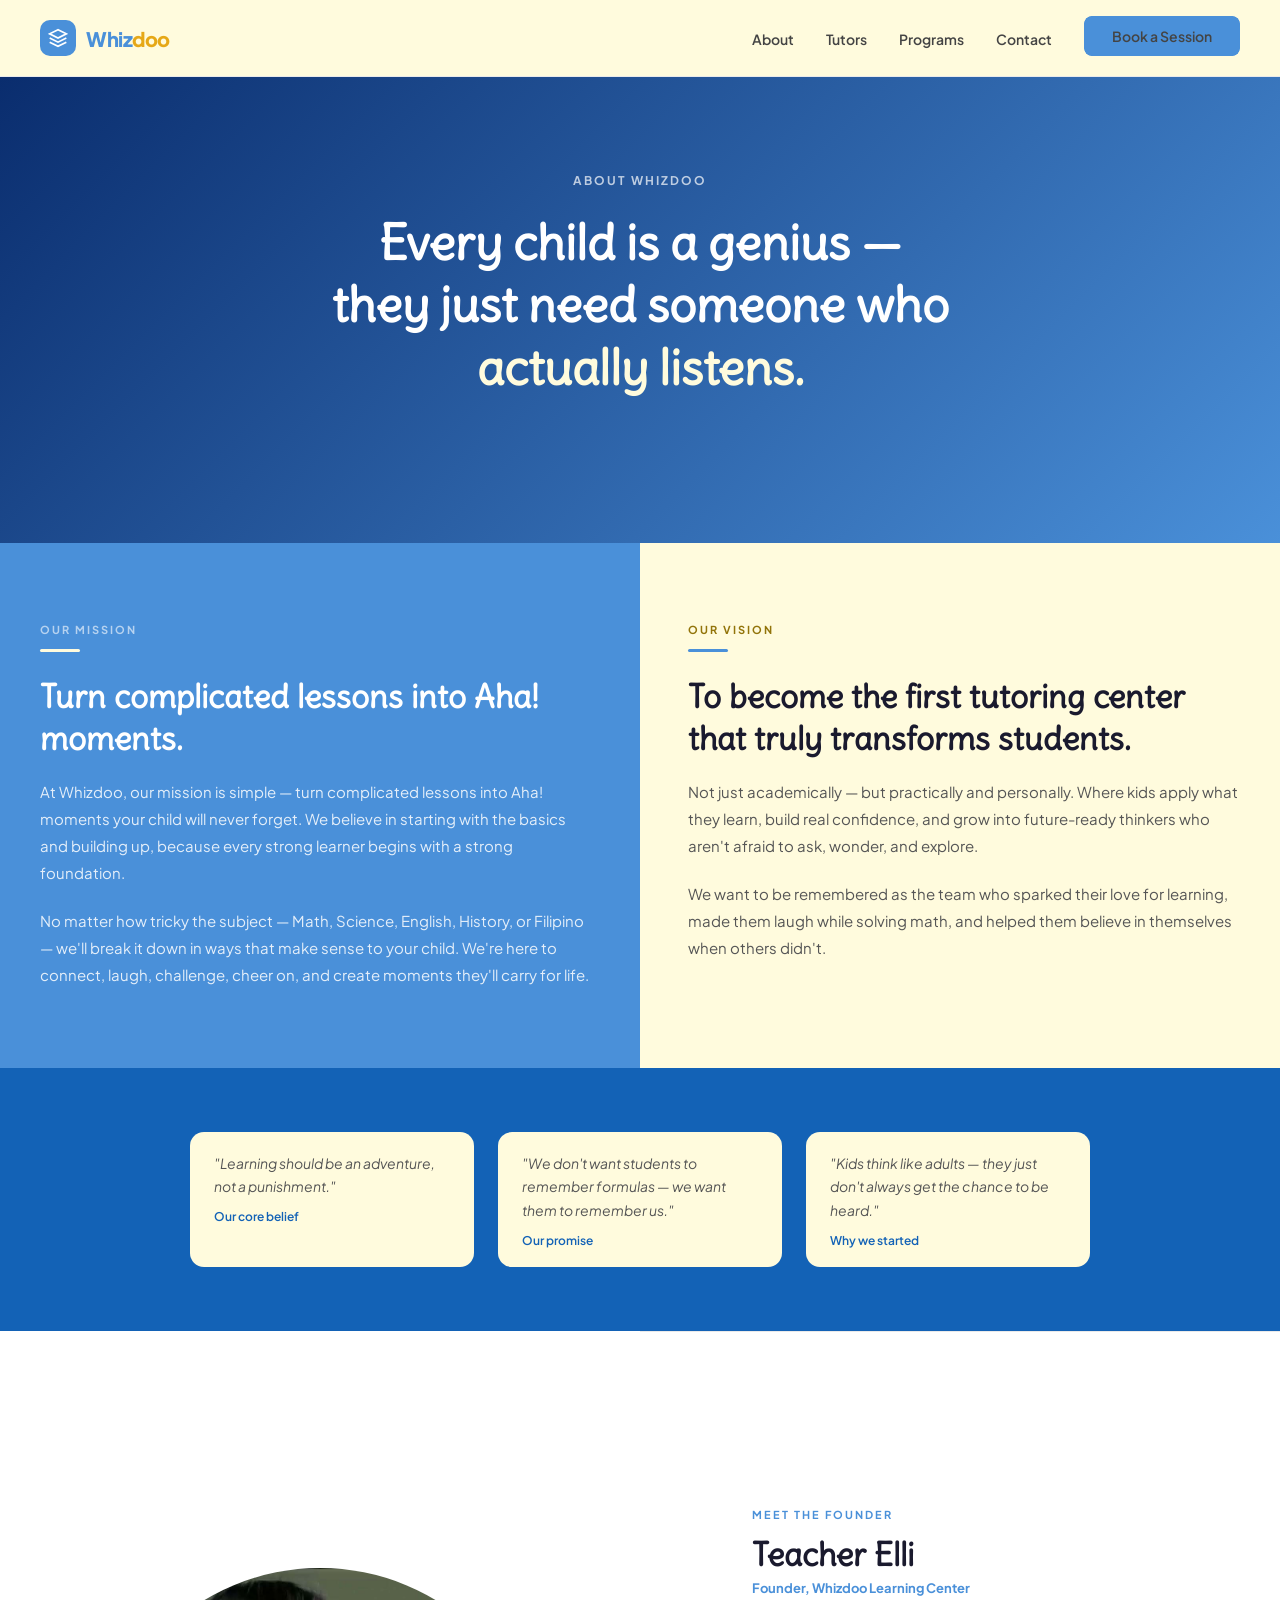
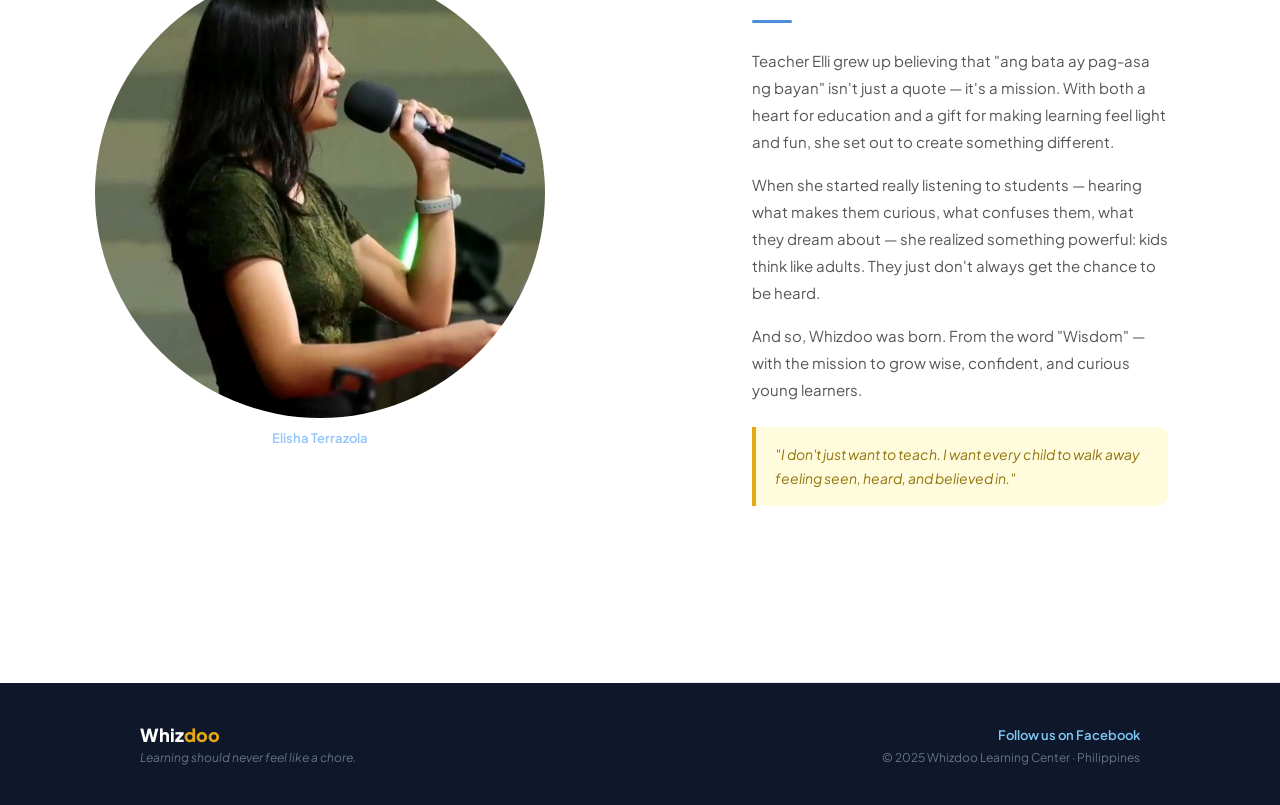
==== commit 9d173daa: "Updates from Lubuntu laptop" ====
--- a/about.html
+++ b/about.html
@@ -6,6 +6,17 @@
     <link rel="stylesheet" href="style.css" />
     <title>About Whizdoo</title>
   </head>
+
+  <svg xmlns="http://www.w3.org/2000/svg" version="1.1" style="display: none">
+  <defs>
+    <filter id="goo">
+      <feGaussianBlur in="SourceGraphic" result="blur" stdDeviation="10"></feGaussianBlur>
+      <feColorMatrix in="blur" mode="matrix" values="1 0 0 0 0 0 1 0 0 0 0 0 1 0 0 0 0 0 21 -7" result="goo"></feColorMatrix>
+      <feBlend in2="goo" in="SourceGraphic" result="mix"></feBlend>
+    </filter>
+  </defs>
+</svg>
+
   <body>
     <div class="wz">
       <nav class="nav">
@@ -32,7 +43,18 @@
           <li><a href="programs.html">Programs</a></li>
           <li><a href="contact.html">Contact</a></li>
           <li>
-            <a href="bookASession.html" class="nav-btn">Book a Session</a>
+            <a href="bookASession.html" class="blob-btn blob-btn--blue">
+            Book a Session
+            <span class="blob-btn__inner">
+              <span class="blob-btn__blobs">
+                <span class="blob-btn__blob"></span>
+                <span class="blob-btn__blob"></span>
+                <span class="blob-btn__blob"></span>
+                <span class="blob-btn__blob"></span>
+              </span>
+            </span>
+          </a>
+            <!-- <a href="bookASession.html" class="nav-btn">Book a Session</a> -->
           </li>
         </ul>
       </nav>
--- a/style.css
+++ b/style.css
@@ -1594,10 +1594,8 @@
 .blob-btn {
   z-index: 1;
   position: relative;
-  padding: 9px 20px;
   text-align: center;
   text-decoration: none;
-  font-size: 14px;
   font-weight: 700;
   font-family: "Plus Jakarta Sans", sans-serif;
   background-color: transparent;
@@ -1608,13 +1606,18 @@
   transition: color 0.5s;
   display: inline-block;
   line-height: 1;
+  overflow: hidden; /* this clips any blob corners that escape */
 }
 
 .blob-btn--blue {
   color: #fff;
+  padding: 13px 28px;
+  font-size: 15px;
 }
 .blob-btn--cream {
   color: #1a1a2e;
+  padding: 13px 28px;
+  font-size: 15px;
 }
 
 .blob-btn--blue:before {
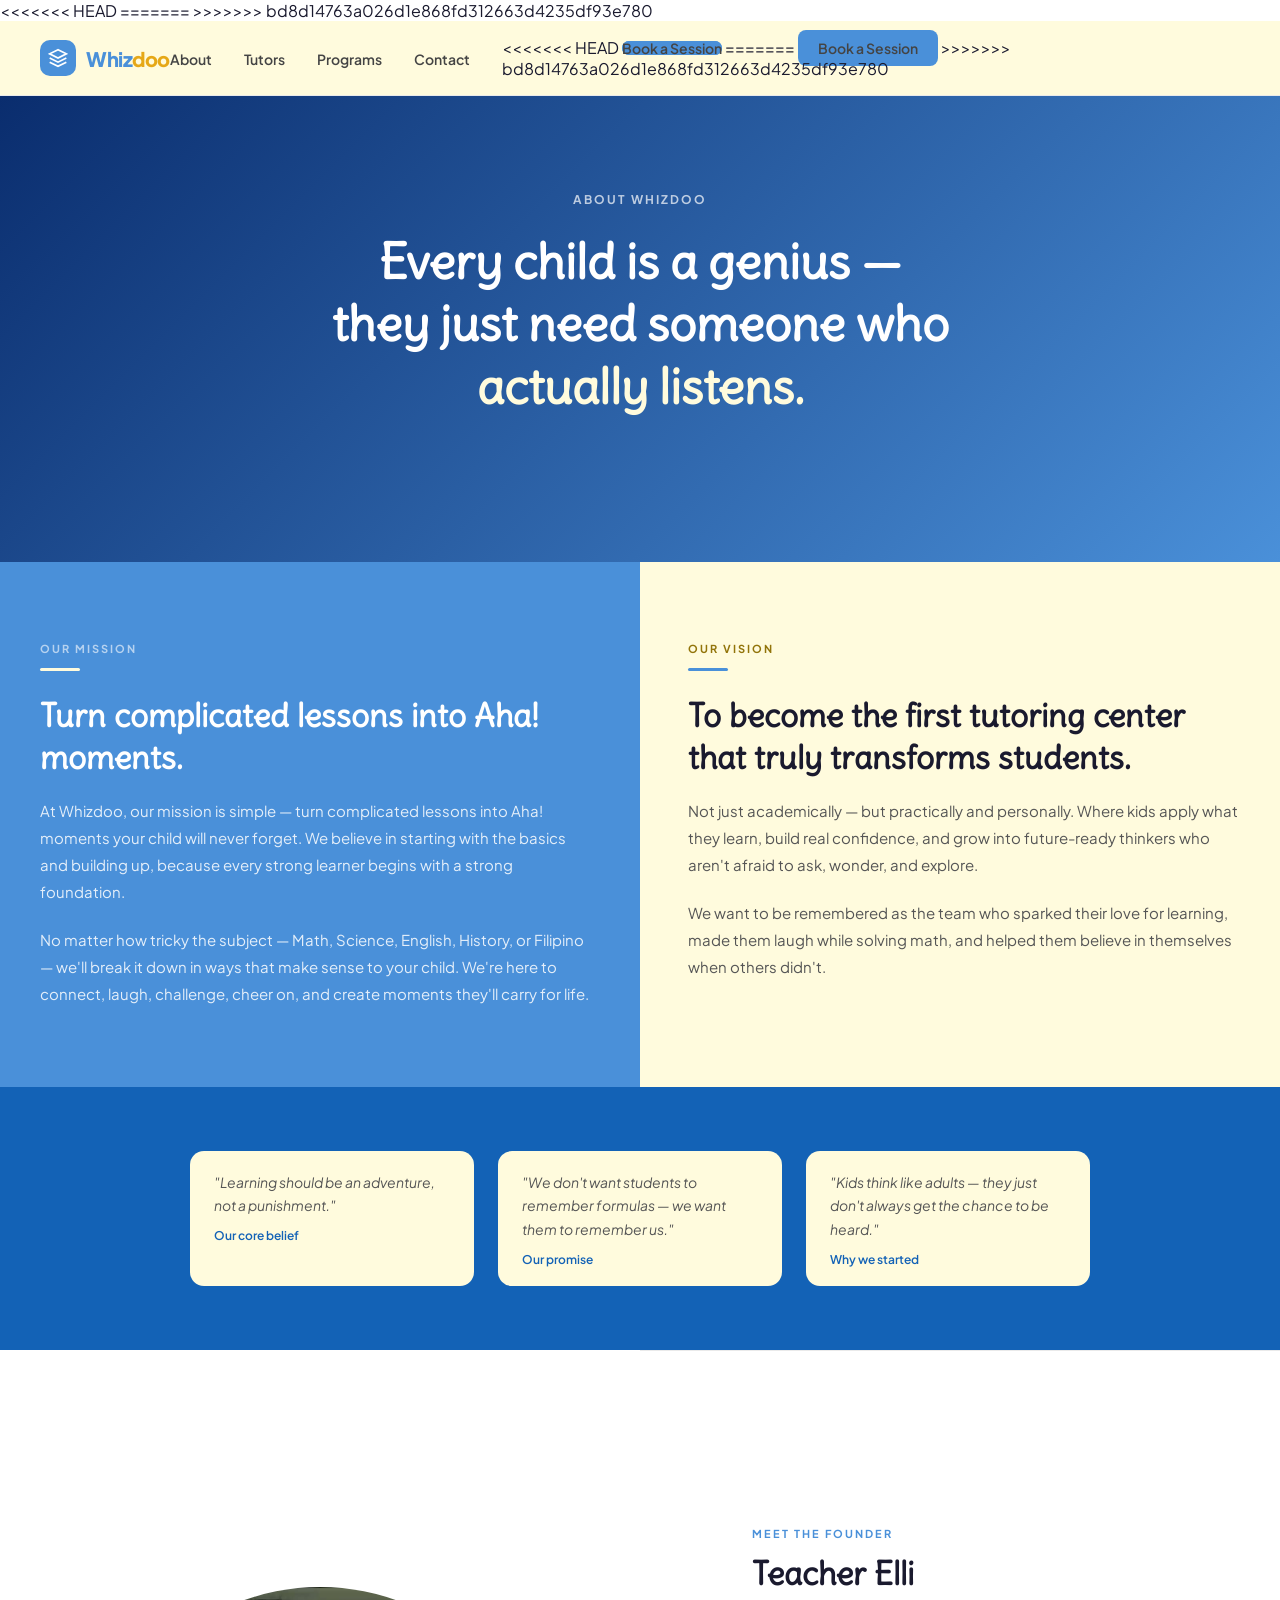
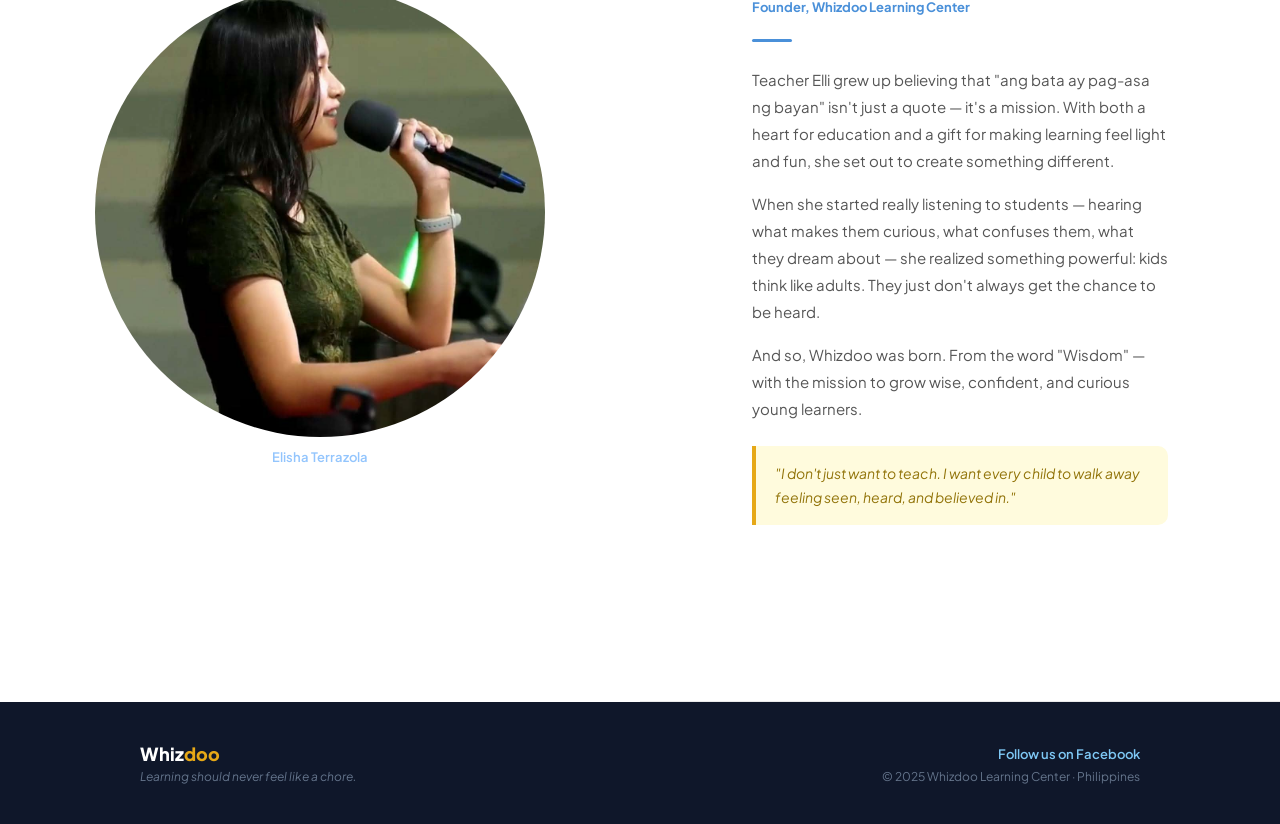
==== commit 19e1f9a5: "Merge branch 'main' of https://github.com/cybanel/whizdoo-website" ====
--- a/about.html
+++ b/about.html
@@ -6,6 +6,7 @@
     <link rel="stylesheet" href="style.css" />
     <title>About Whizdoo</title>
   </head>
+<<<<<<< HEAD
 
   <svg xmlns="http://www.w3.org/2000/svg" version="1.1" style="display: none">
   <defs>
@@ -17,6 +18,8 @@
   </defs>
 </svg>
 
+=======
+>>>>>>> bd8d14763a026d1e868fd312663d4235df93e780
   <body>
     <div class="wz">
       <nav class="nav">
@@ -43,6 +46,7 @@
           <li><a href="programs.html">Programs</a></li>
           <li><a href="contact.html">Contact</a></li>
           <li>
+<<<<<<< HEAD
             <a href="bookASession.html" class="blob-btn blob-btn--blue">
             Book a Session
             <span class="blob-btn__inner">
@@ -55,6 +59,9 @@
             </span>
           </a>
             <!-- <a href="bookASession.html" class="nav-btn">Book a Session</a> -->
+=======
+            <a href="bookASession.html" class="nav-btn">Book a Session</a>
+>>>>>>> bd8d14763a026d1e868fd312663d4235df93e780
           </li>
         </ul>
       </nav>
--- a/style.css
+++ b/style.css
@@ -1594,8 +1594,15 @@
 .blob-btn {
   z-index: 1;
   position: relative;
+<<<<<<< HEAD
   text-align: center;
   text-decoration: none;
+=======
+  padding: 9px 20px;
+  text-align: center;
+  text-decoration: none;
+  font-size: 14px;
+>>>>>>> bd8d14763a026d1e868fd312663d4235df93e780
   font-weight: 700;
   font-family: "Plus Jakarta Sans", sans-serif;
   background-color: transparent;
@@ -1606,11 +1613,15 @@
   transition: color 0.5s;
   display: inline-block;
   line-height: 1;
+<<<<<<< HEAD
   overflow: hidden; /* this clips any blob corners that escape */
+=======
+>>>>>>> bd8d14763a026d1e868fd312663d4235df93e780
 }
 
 .blob-btn--blue {
   color: #fff;
+<<<<<<< HEAD
   padding: 13px 28px;
   font-size: 15px;
 }
@@ -1618,6 +1629,11 @@
   color: #1a1a2e;
   padding: 13px 28px;
   font-size: 15px;
+=======
+}
+.blob-btn--cream {
+  color: #1a1a2e;
+>>>>>>> bd8d14763a026d1e868fd312663d4235df93e780
 }
 
 .blob-btn--blue:before {
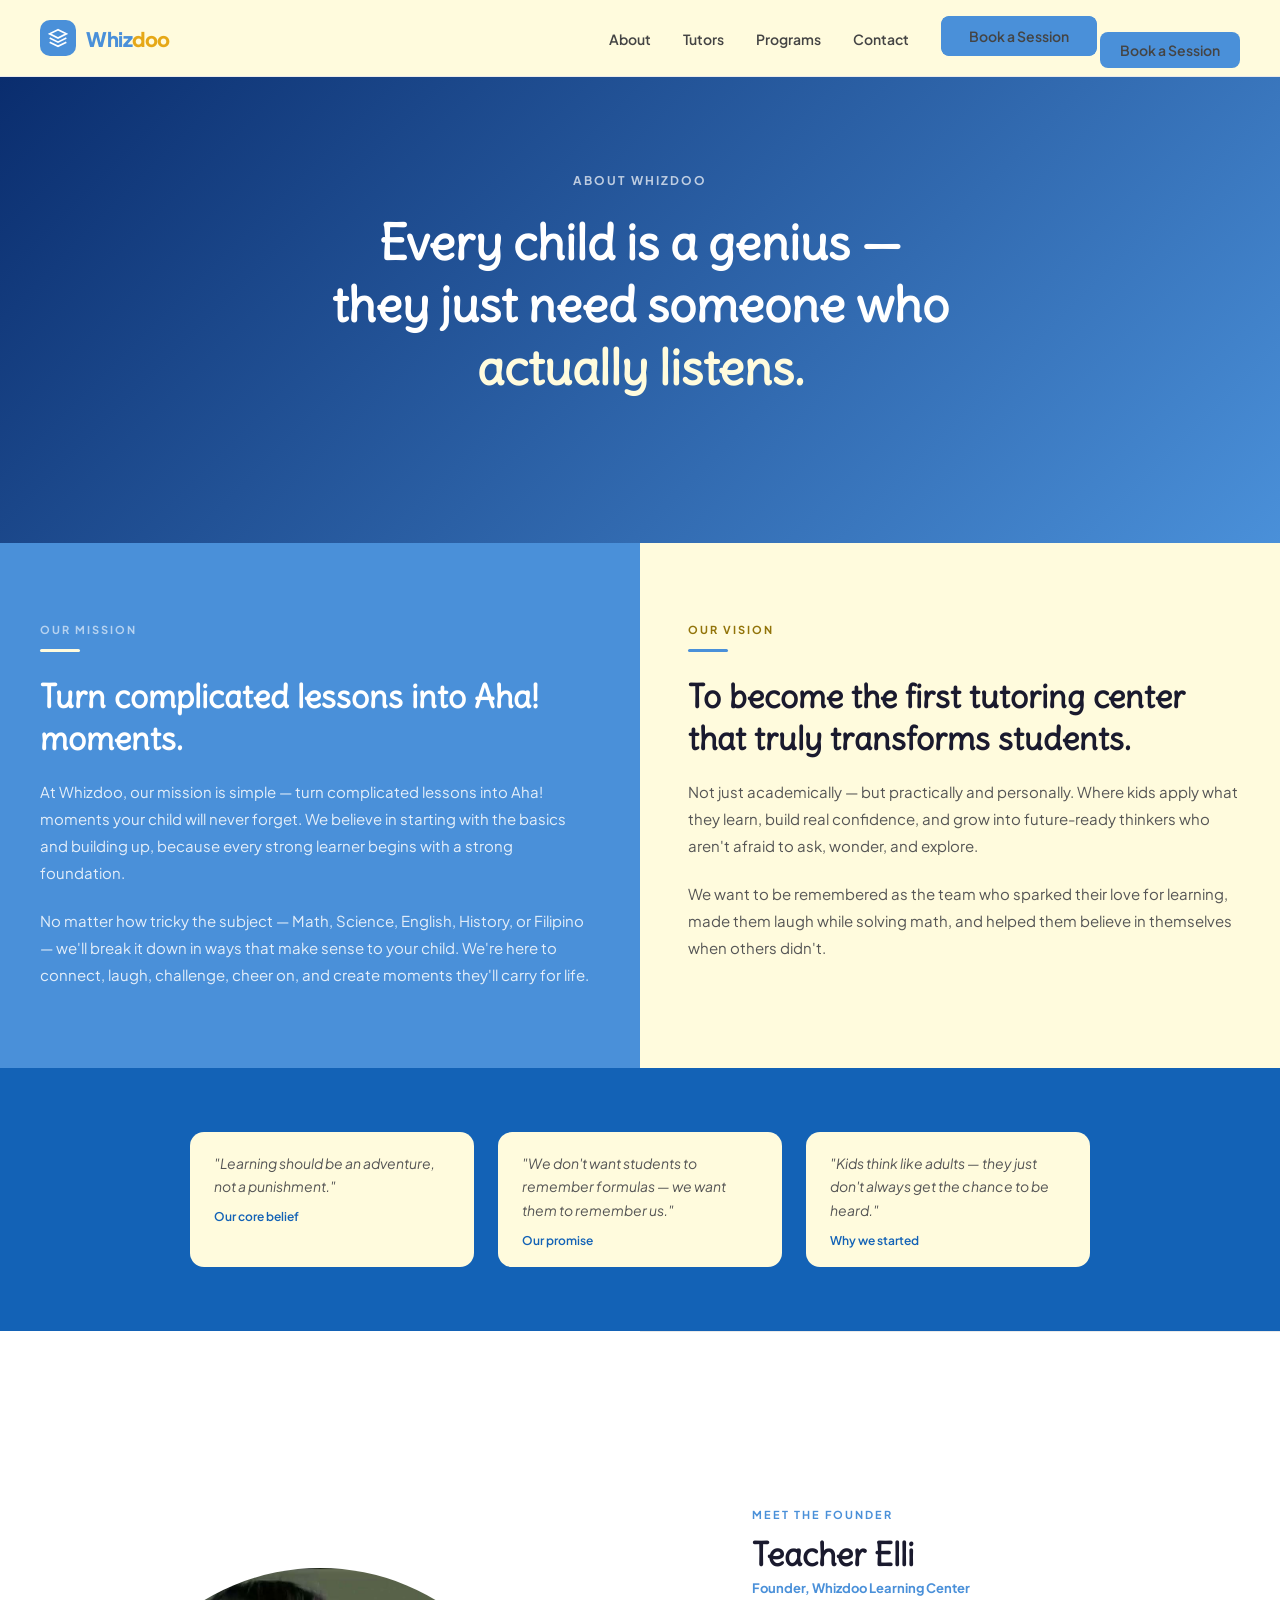
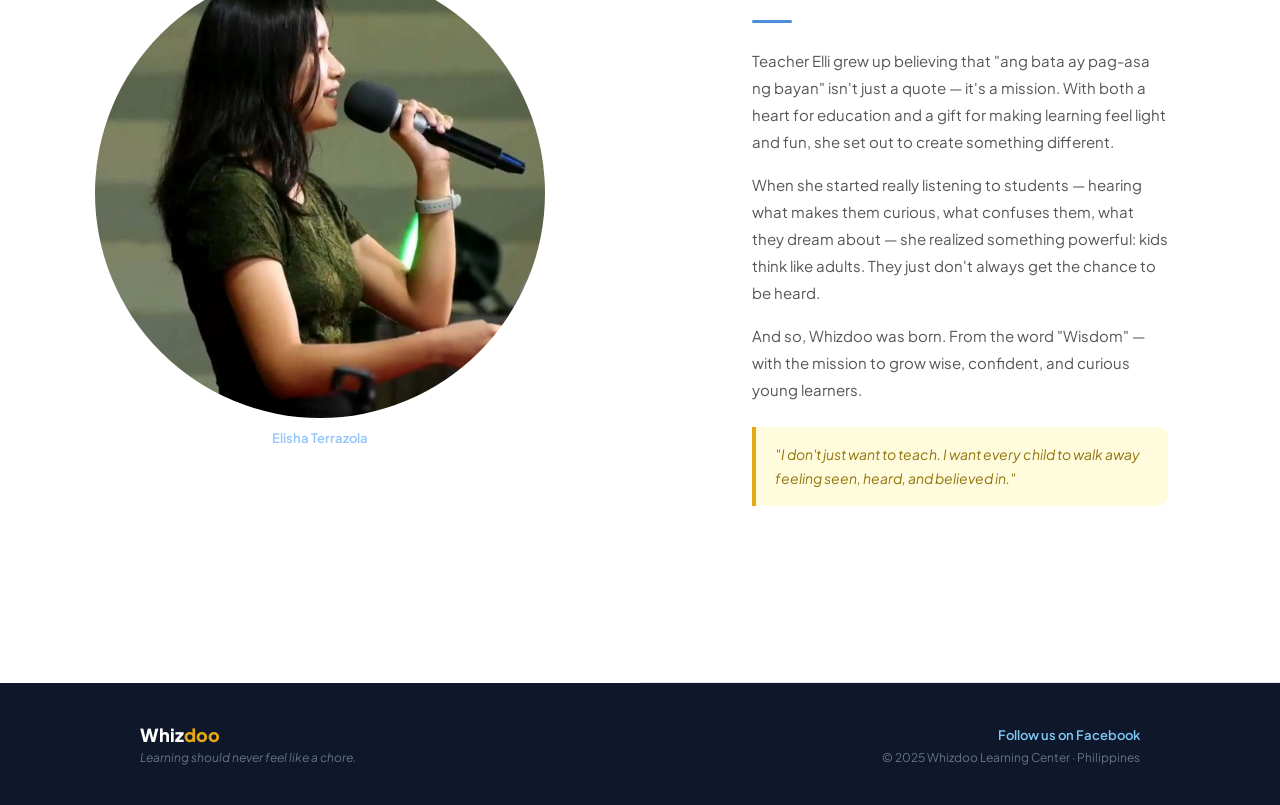
==== commit b64a9800: "button animation edits" ====
--- a/about.html
+++ b/about.html
@@ -6,7 +6,7 @@
     <link rel="stylesheet" href="style.css" />
     <title>About Whizdoo</title>
   </head>
-<<<<<<< HEAD
+
 
   <svg xmlns="http://www.w3.org/2000/svg" version="1.1" style="display: none">
   <defs>
@@ -18,8 +18,7 @@
   </defs>
 </svg>
 
-=======
->>>>>>> bd8d14763a026d1e868fd312663d4235df93e780
+
   <body>
     <div class="wz">
       <nav class="nav">
@@ -46,7 +45,7 @@
           <li><a href="programs.html">Programs</a></li>
           <li><a href="contact.html">Contact</a></li>
           <li>
-<<<<<<< HEAD
+
             <a href="bookASession.html" class="blob-btn blob-btn--blue">
             Book a Session
             <span class="blob-btn__inner">
@@ -59,9 +58,9 @@
             </span>
           </a>
             <!-- <a href="bookASession.html" class="nav-btn">Book a Session</a> -->
-=======
+
             <a href="bookASession.html" class="nav-btn">Book a Session</a>
->>>>>>> bd8d14763a026d1e868fd312663d4235df93e780
+
           </li>
         </ul>
       </nav>
--- a/style.css
+++ b/style.css
@@ -1594,15 +1594,15 @@
 .blob-btn {
   z-index: 1;
   position: relative;
-<<<<<<< HEAD
+
   text-align: center;
   text-decoration: none;
-=======
+
   padding: 9px 20px;
   text-align: center;
   text-decoration: none;
   font-size: 14px;
->>>>>>> bd8d14763a026d1e868fd312663d4235df93e780
+
   font-weight: 700;
   font-family: "Plus Jakarta Sans", sans-serif;
   background-color: transparent;
@@ -1613,15 +1613,14 @@
   transition: color 0.5s;
   display: inline-block;
   line-height: 1;
-<<<<<<< HEAD
+
   overflow: hidden; /* this clips any blob corners that escape */
-=======
->>>>>>> bd8d14763a026d1e868fd312663d4235df93e780
+
 }
 
 .blob-btn--blue {
   color: #fff;
-<<<<<<< HEAD
+
   padding: 13px 28px;
   font-size: 15px;
 }
@@ -1629,11 +1628,11 @@
   color: #1a1a2e;
   padding: 13px 28px;
   font-size: 15px;
-=======
+
 }
 .blob-btn--cream {
   color: #1a1a2e;
->>>>>>> bd8d14763a026d1e868fd312663d4235df93e780
+
 }
 
 .blob-btn--blue:before {
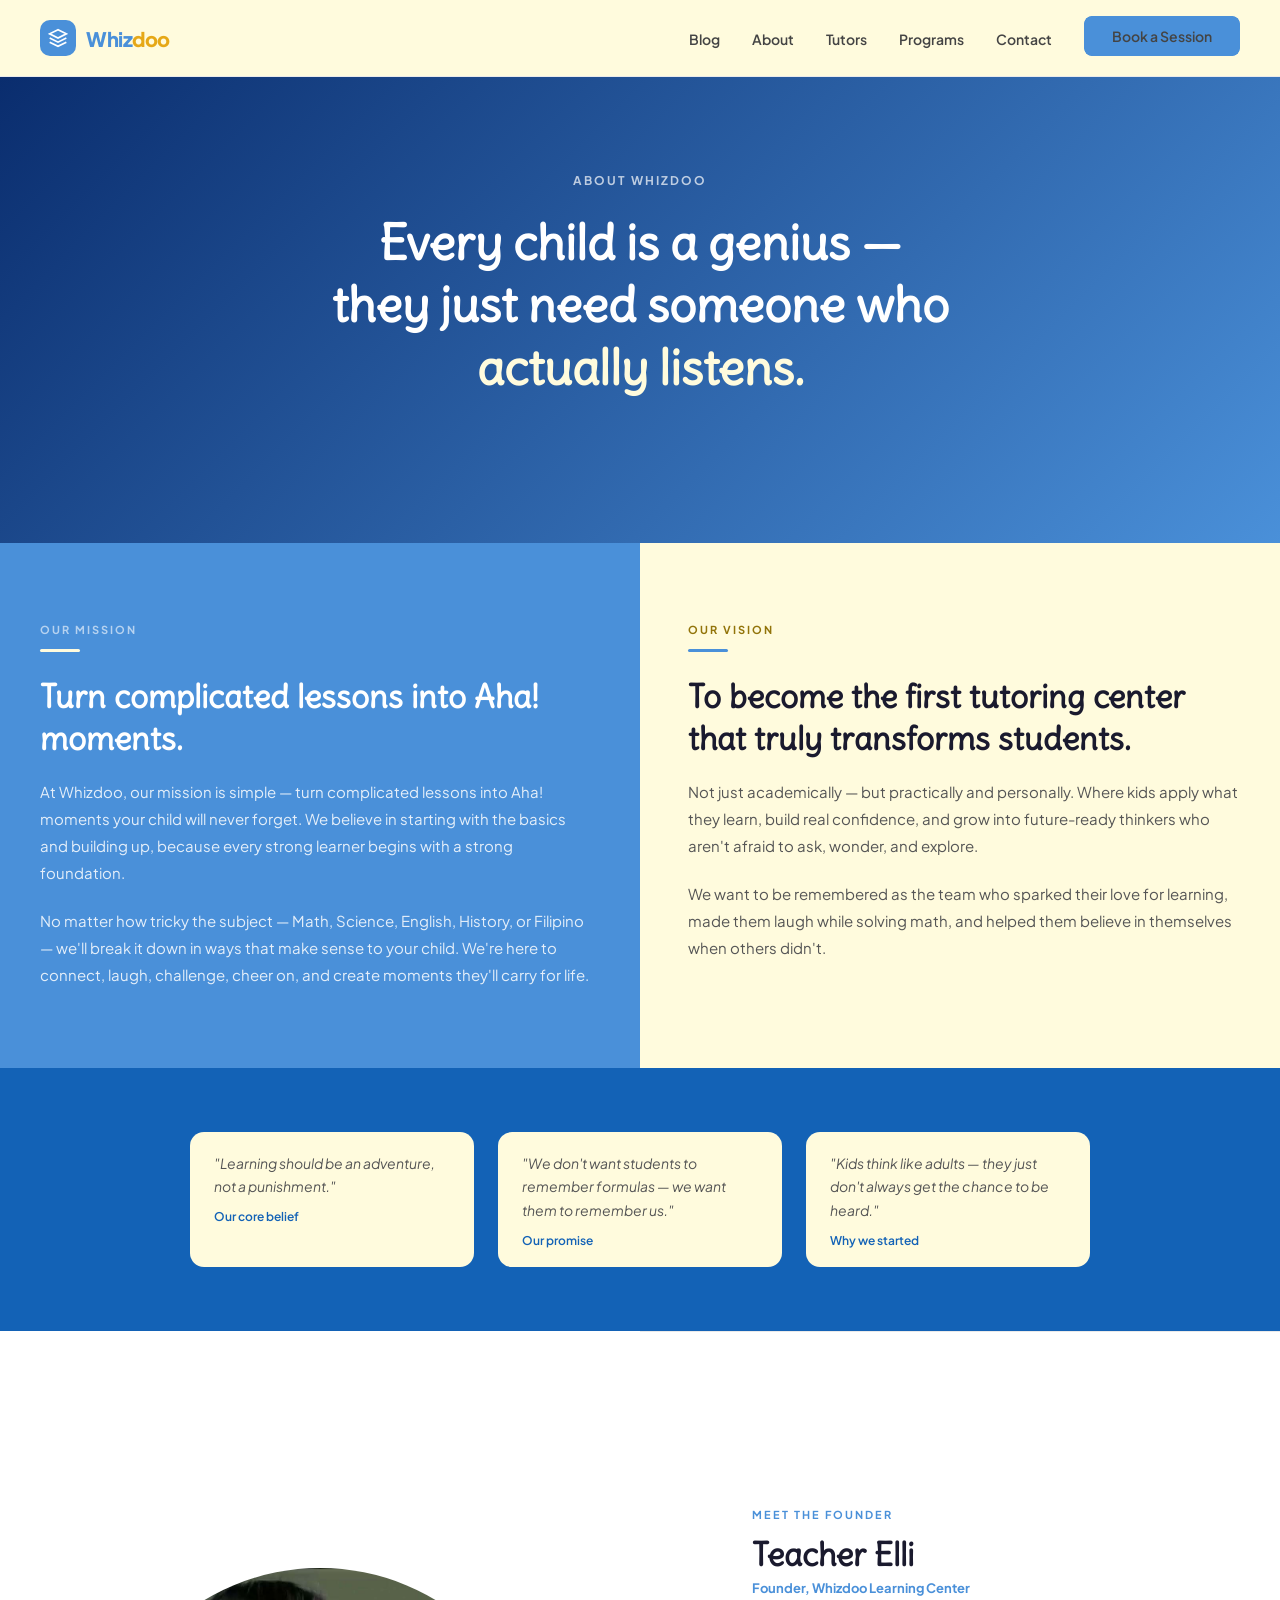
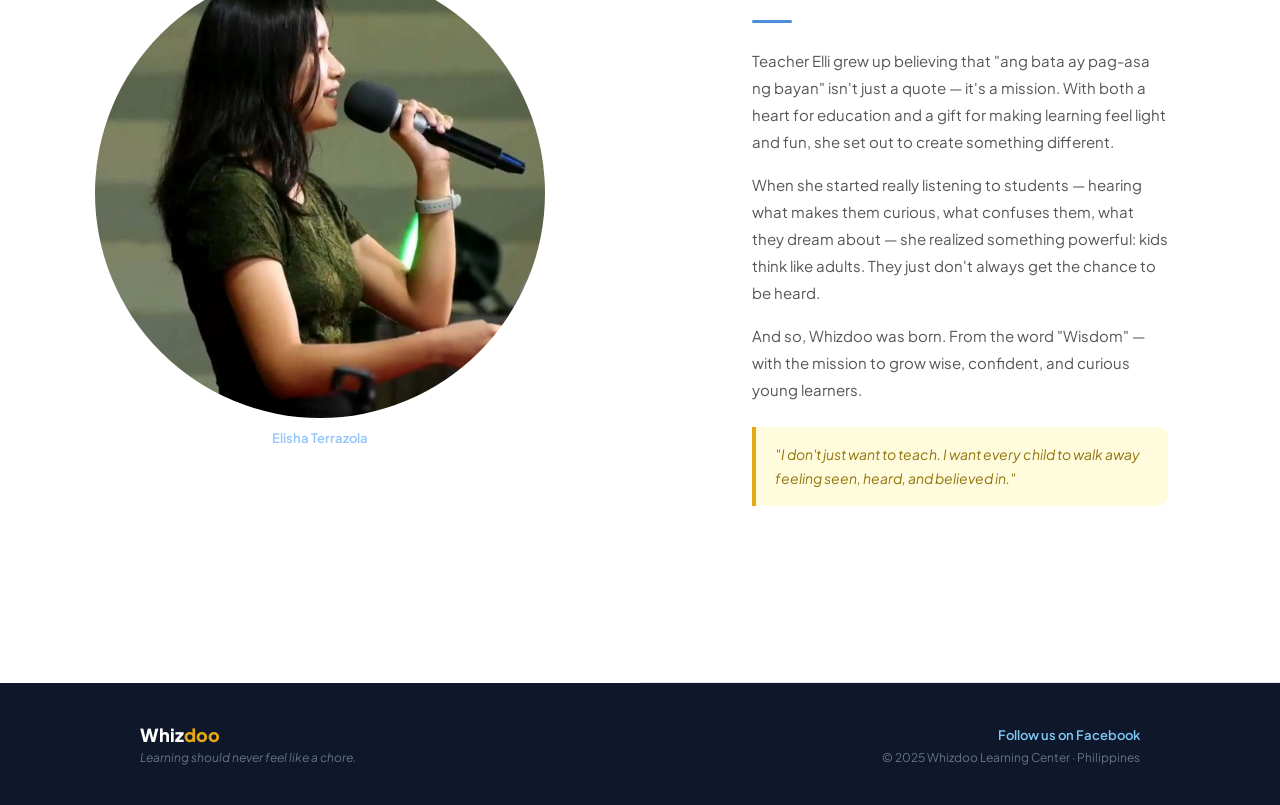
==== commit c2997abb: "Added the blog page, added the 'in-person' logic and address field in' book a session' page" ====
--- a/about.html
+++ b/about.html
@@ -7,17 +7,24 @@
     <title>About Whizdoo</title>
   </head>
 
-
   <svg xmlns="http://www.w3.org/2000/svg" version="1.1" style="display: none">
-  <defs>
-    <filter id="goo">
-      <feGaussianBlur in="SourceGraphic" result="blur" stdDeviation="10"></feGaussianBlur>
-      <feColorMatrix in="blur" mode="matrix" values="1 0 0 0 0 0 1 0 0 0 0 0 1 0 0 0 0 0 21 -7" result="goo"></feColorMatrix>
-      <feBlend in2="goo" in="SourceGraphic" result="mix"></feBlend>
-    </filter>
-  </defs>
-</svg>
-
+    <defs>
+      <filter id="goo">
+        <feGaussianBlur
+          in="SourceGraphic"
+          result="blur"
+          stdDeviation="10"
+        ></feGaussianBlur>
+        <feColorMatrix
+          in="blur"
+          mode="matrix"
+          values="1 0 0 0 0 0 1 0 0 0 0 0 1 0 0 0 0 0 21 -7"
+          result="goo"
+        ></feColorMatrix>
+        <feBlend in2="goo" in="SourceGraphic" result="mix"></feBlend>
+      </filter>
+    </defs>
+  </svg>
 
   <body>
     <div class="wz">
@@ -40,27 +47,26 @@
         </button>
 
         <ul class="nav-links" id="nav-links">
+          <li><a href="blog.html">Blog</a></li>
           <li><a href="about.html">About</a></li>
           <li><a href="tutors.html">Tutors</a></li>
           <li><a href="programs.html">Programs</a></li>
           <li><a href="contact.html">Contact</a></li>
           <li>
-
             <a href="bookASession.html" class="blob-btn blob-btn--blue">
-            Book a Session
-            <span class="blob-btn__inner">
-              <span class="blob-btn__blobs">
-                <span class="blob-btn__blob"></span>
-                <span class="blob-btn__blob"></span>
-                <span class="blob-btn__blob"></span>
-                <span class="blob-btn__blob"></span>
+              Book a Session
+              <span class="blob-btn__inner">
+                <span class="blob-btn__blobs">
+                  <span class="blob-btn__blob"></span>
+                  <span class="blob-btn__blob"></span>
+                  <span class="blob-btn__blob"></span>
+                  <span class="blob-btn__blob"></span>
+                </span>
               </span>
-            </span>
-          </a>
+            </a>
             <!-- <a href="bookASession.html" class="nav-btn">Book a Session</a> -->
 
-            <a href="bookASession.html" class="nav-btn">Book a Session</a>
-
+            <!-- <a href="bookASession.html" class="nav-btn">Book a Session</a> -->
           </li>
         </ul>
       </nav>
--- a/style.css
+++ b/style.css
@@ -1615,7 +1615,6 @@
   line-height: 1;
 
   overflow: hidden; /* this clips any blob corners that escape */
-
 }
 
 .blob-btn--blue {
@@ -1628,11 +1627,9 @@
   color: #1a1a2e;
   padding: 13px 28px;
   font-size: 15px;
-
 }
 .blob-btn--cream {
   color: #1a1a2e;
-
 }
 
 .blob-btn--blue:before {
@@ -1734,3 +1731,140 @@
   opacity: 1;
   transform: translateY(0);
 }
+
+/* ─── BLOG PAGE ───────────────────────────────── */
+
+.blog-section {
+  max-width: 1000px;
+  margin: 0 auto;
+  padding: 4rem 2.5rem 10rem 2.5rem;
+}
+
+.blog-grid {
+  display: grid;
+  grid-template-columns: 1fr 1fr;
+  gap: 1.5rem;
+}
+
+.blog-card {
+  display: flex;
+  align-items: stretch;
+  gap: 1.2rem;
+  background: #fff;
+  border: 1px solid #eaeaea;
+  border-radius: 16px;
+  padding: 1.5rem;
+  text-decoration: none;
+  color: #1a1a2e;
+  box-shadow: 0 4px 14px rgba(0, 0, 0, 0.06);
+  transition:
+    transform 0.3s ease,
+    box-shadow 0.3s ease;
+  overflow: hidden;
+  height: 250px; /* fixed card height */
+}
+.blog-card:hover {
+  transform: translateY(-6px);
+  box-shadow: 0 14px 30px rgba(0, 0, 0, 0.15);
+}
+
+.blog-card-text {
+  flex: 1;
+  display: flex;
+  flex-direction: column;
+  justify-content: flex-start;
+  overflow: hidden;
+}
+
+.blog-card-text h3 {
+  font-size: 17px;
+  font-weight: 700;
+  margin-bottom: 0.5rem;
+  line-height: 1.3;
+  display: -webkit-box;
+  -webkit-line-clamp: 2;
+  -webkit-box-orient: vertical;
+  overflow: hidden;
+}
+
+.blog-card-text p {
+  font-size: 13px;
+  color: #666;
+  line-height: 1.6;
+  margin-bottom: 0.8rem;
+  display: -webkit-box;
+  /* For text clamp (how many lines before cutoff) */
+  -webkit-line-clamp: 5;
+  -webkit-box-orient: vertical;
+  overflow: hidden;
+}
+
+.blog-date {
+  font-size: 12px;
+  font-weight: 700;
+  color: #4a90d9;
+  margin-top: auto;
+}
+
+.blog-card-photo {
+  width: 150 px;
+  height: 195px;
+  min-width: 170px;
+  border-radius: 10px;
+  overflow: hidden;
+  flex-shrink: 0;
+}
+
+.blog-card-photo img {
+  width: 100%;
+  height: 100%;
+  object-fit: cover;
+}
+
+@media (max-width: 768px) {
+  .blog-grid {
+    grid-template-columns: 1fr;
+  }
+}
+
+/* This is the note that pops up when the customer picks 'In-person'  */
+
+.info-note {
+  margin-top: 8px;
+  font-size: 13px;
+  color: #a63232;
+  background-color: #fdf2f2;
+  border-left: 3px solid #de4c4c;
+  padding: 8px 12px;
+  border-radius: 0 6px 6px 0;
+  font-family: "Plus Jakarta Sans", sans-serif;
+}
+
+/* This is style for when the person in 'Book a SESSION' chooses in-person BUT THEY ARE NOT FROM SILANG */
+.warning-note {
+  margin-top: 12px;
+  font-size: 13px;
+  color: #a63232;
+  background-color: #fdf2f2;
+  border-left: 3px solid #de4c4c;
+  padding: 10px 12px;
+  border-radius: 0 6px 6px 0;
+  line-height: 1.4;
+  font-family: "Plus Jakarta Sans", sans-serif;
+}
+
+/* Adds a little space between the text and the dropdown box on the same line */
+#location-check-container label {
+  margin-right: 12px; /* Adjust this number to add more or less space side-by-side */
+  display: inline-block; /* Ensures the margin applies correctly while keeping them side-by-side */
+}
+
+/* asdadsf */
+/* Container box that bundles the commute note and address field together */
+.important-notice-box {
+  background-color: #fffbdd;
+  border: 1px solid #e6d97a;
+  border-radius: 12px;
+  padding: 1.5rem;
+  box-shadow: 0 4px 12px rgba(230, 217, 122, 0.15);
+}
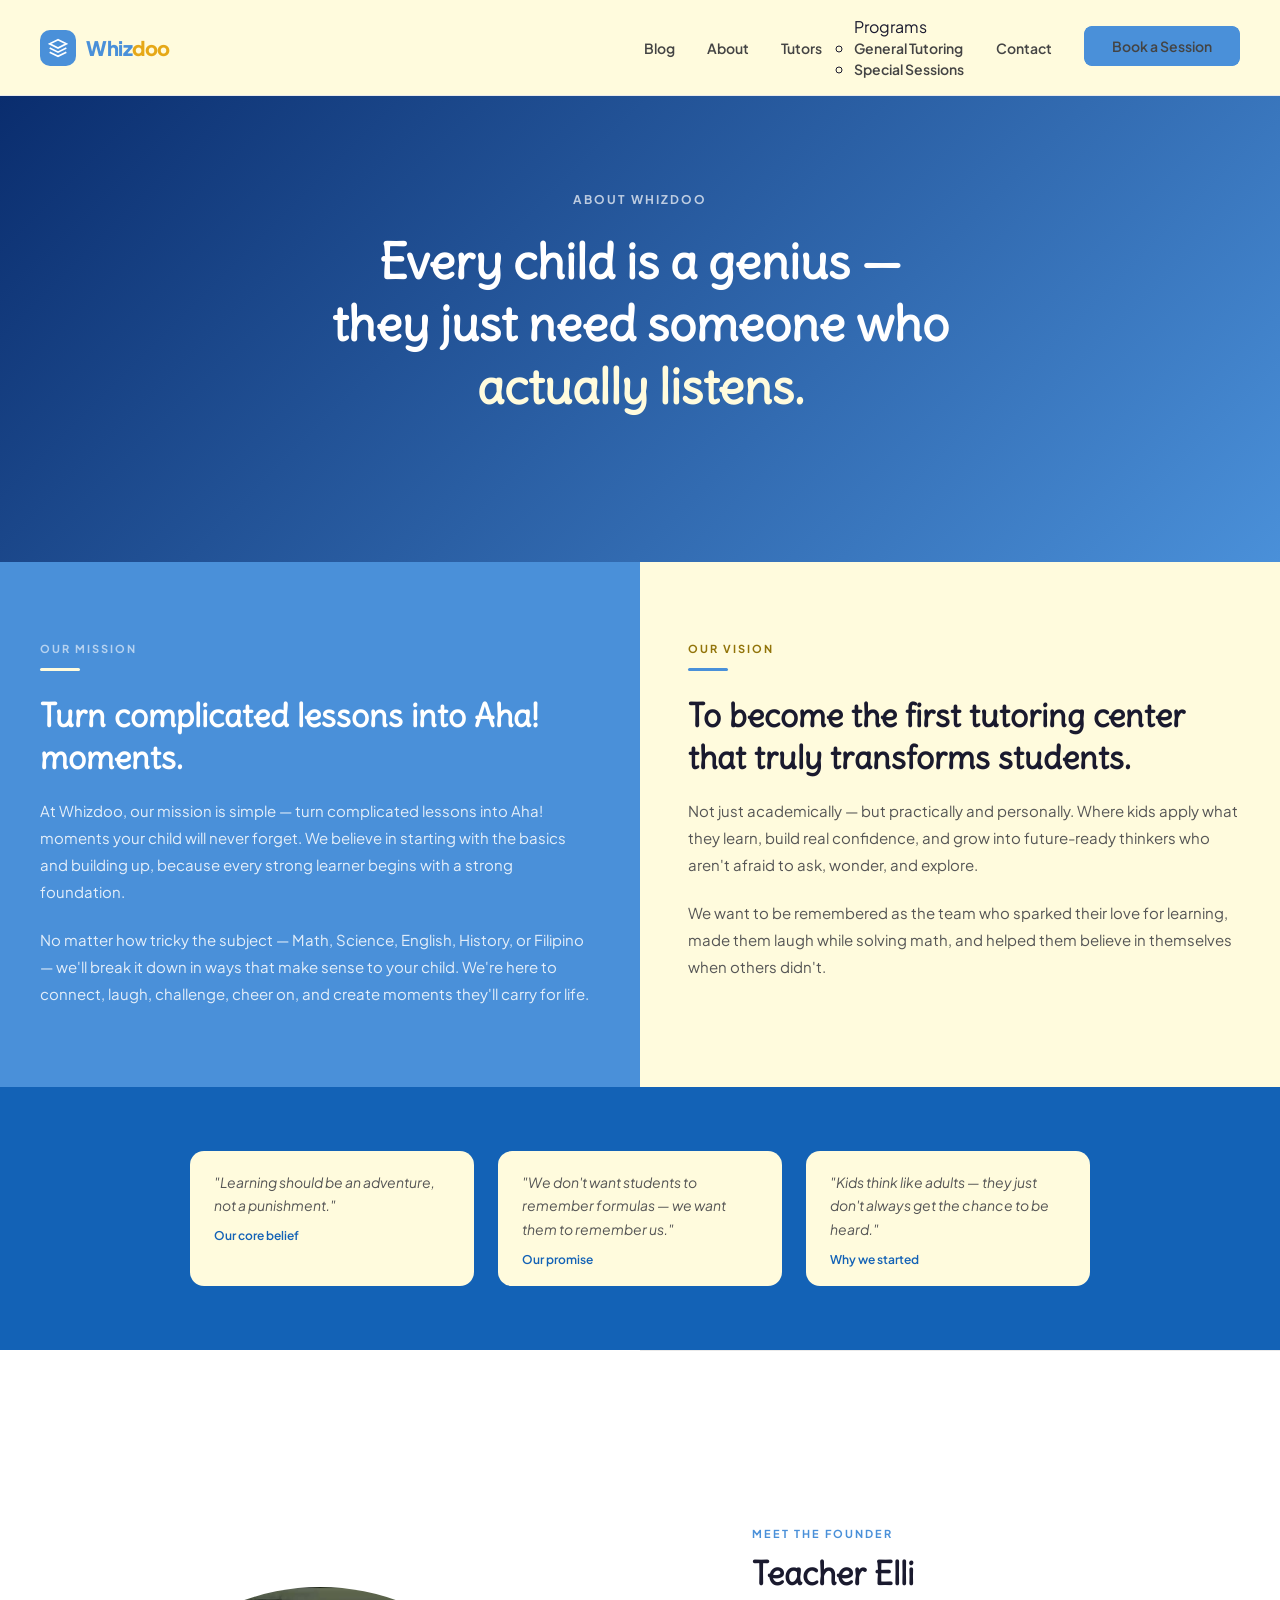
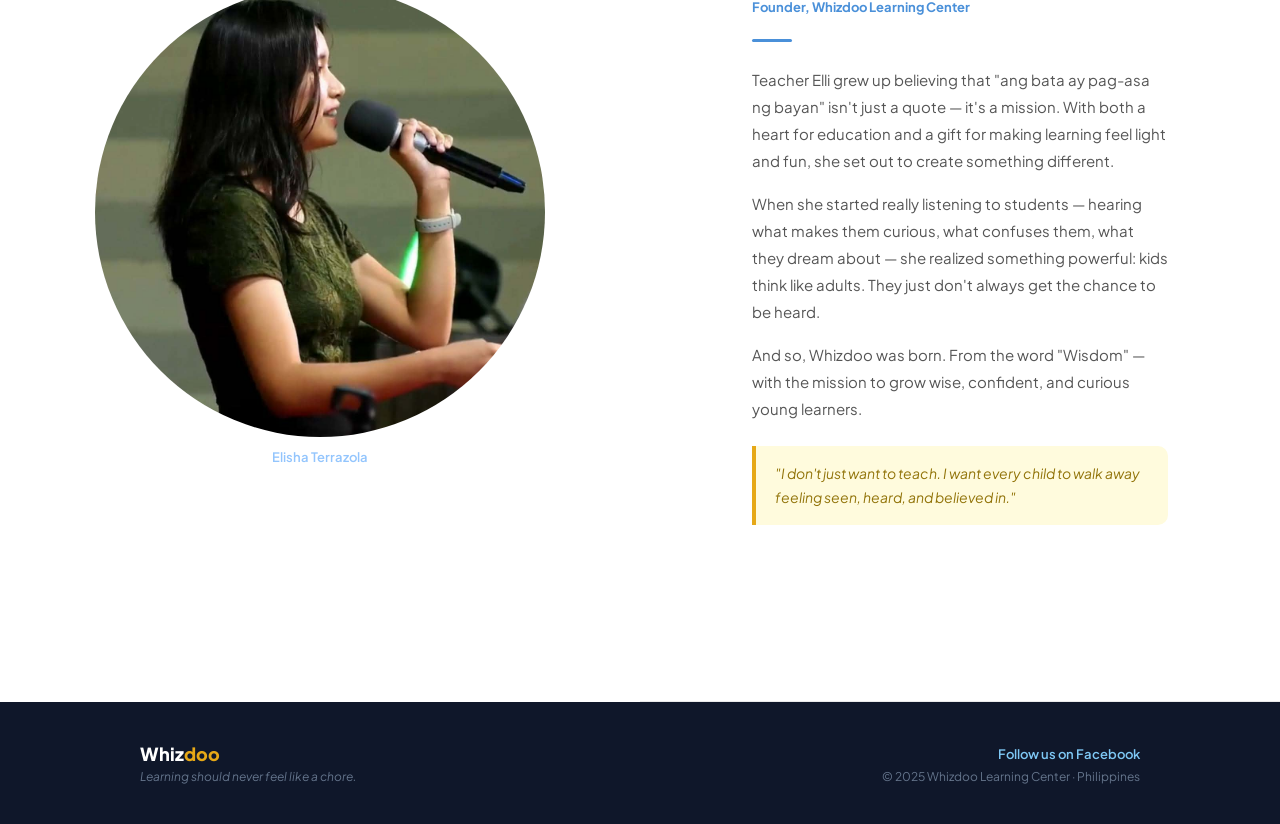
==== commit fa050229: "July 6, 2026 edits" ====
--- a/about.html
+++ b/about.html
@@ -50,7 +50,13 @@
           <li><a href="blog.html">Blog</a></li>
           <li><a href="about.html">About</a></li>
           <li><a href="tutors.html">Tutors</a></li>
-          <li><a href="programs.html">Programs</a></li>
+          <li class="nav-dropdown">
+            <span class="nav-dropdown-toggle">Programs</span>
+            <ul class="nav-dropdown-menu">
+              <li><a href="programs.html">General Tutoring</a></li>
+              <li><a href="specialSessions.html">Special Sessions</a></li>
+            </ul>
+          </li>
           <li><a href="contact.html">Contact</a></li>
           <li>
             <a href="bookASession.html" class="blob-btn blob-btn--blue">
@@ -189,9 +195,7 @@
           </div>
         </div>
         <div class="footer-right">
-          <a
-            href="https://www.facebook.com/share/1BFwo9ontp/ "
-            class="footer-fb"
+          <a href="https://www.facebook.com/Whizdoo" class="footer-fb"
             >Follow us on Facebook</a
           >
           <p style="margin-top: 6px">
--- a/style.css
+++ b/style.css
@@ -1868,3 +1868,21 @@
   padding: 1.5rem;
   box-shadow: 0 4px 12px rgba(230, 217, 122, 0.15);
 }
+
+/* the address thing design  */
+.important-notice-box {
+  background: #fffbdd;
+  border: 1px solid #e6d97a;
+  border-radius: 10px;
+  padding: 1.2rem 1.5rem;
+}
+
+.warning-note {
+  background: #fff3f3;
+  border: 1px solid #f5c6c6;
+  border-radius: 10px;
+  padding: 1rem 1.2rem;
+  font-size: 13px;
+  color: #922;
+  line-height: 1.7;
+}
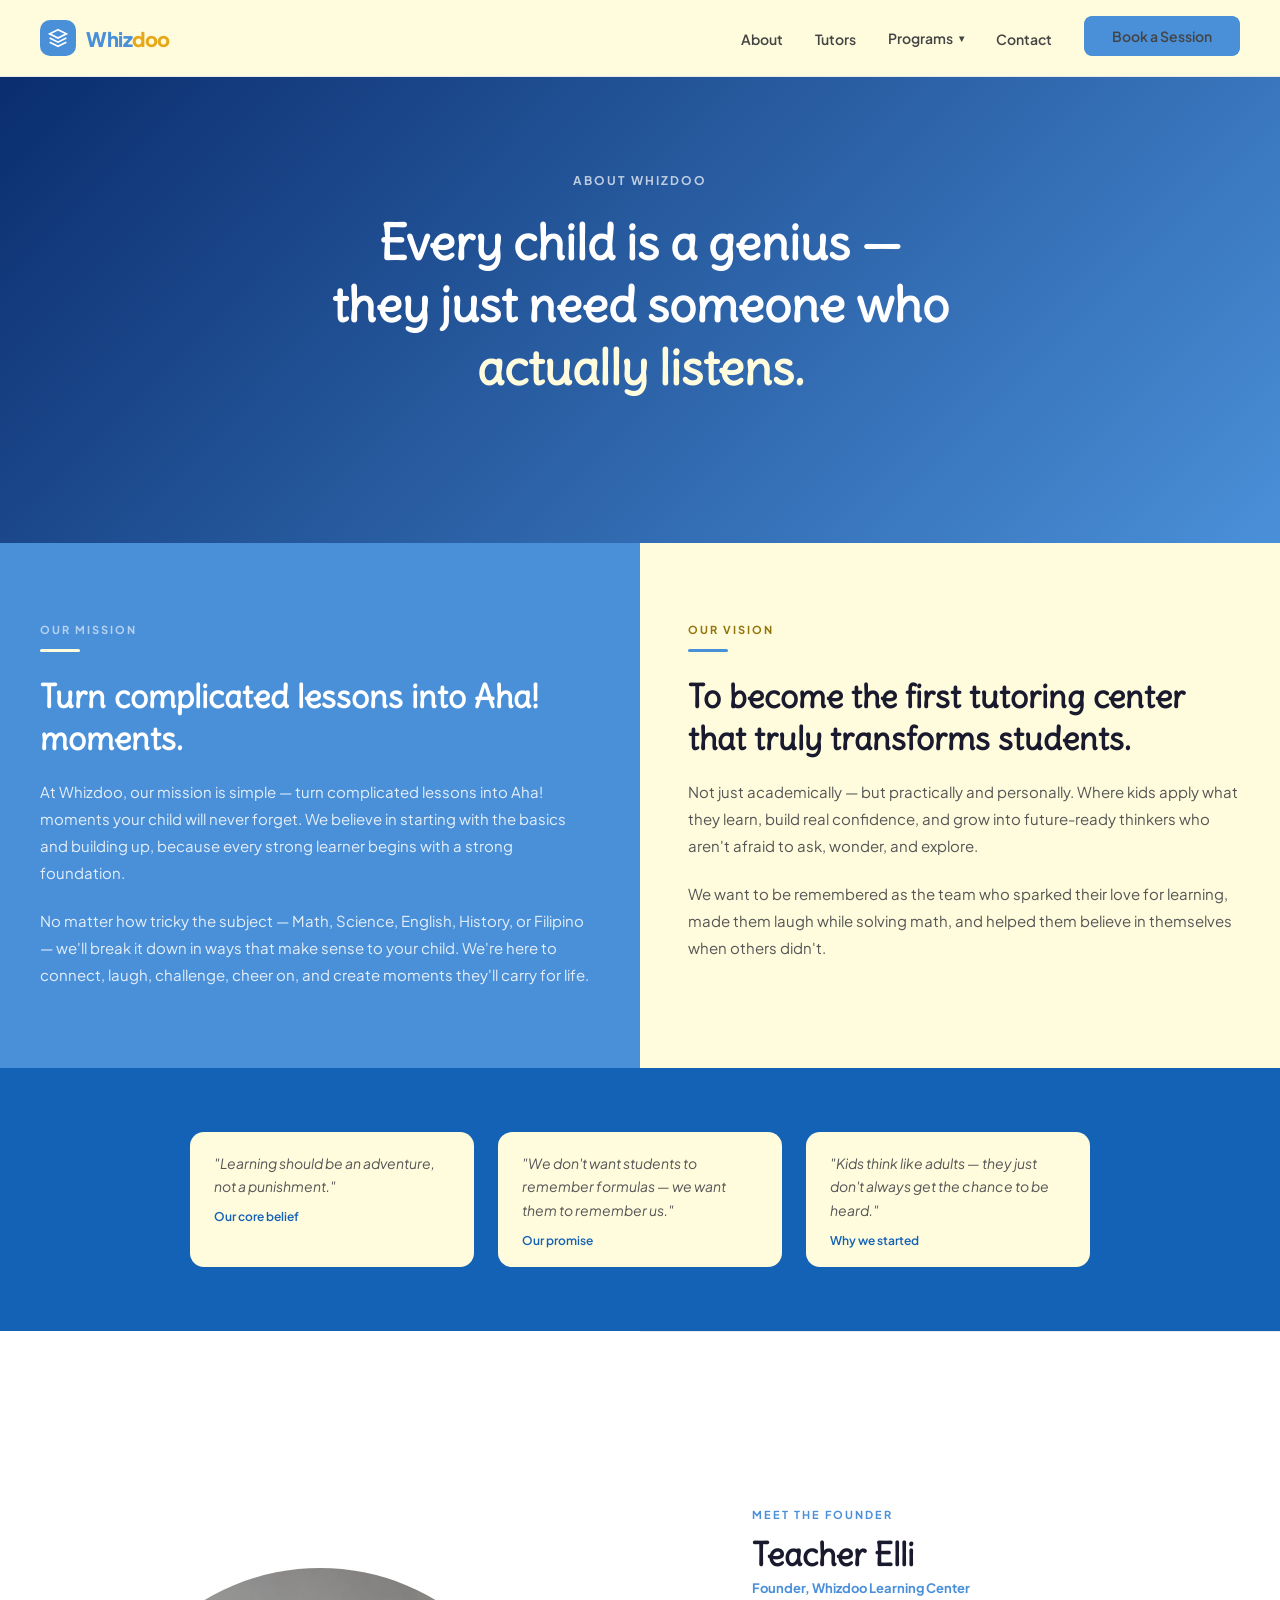
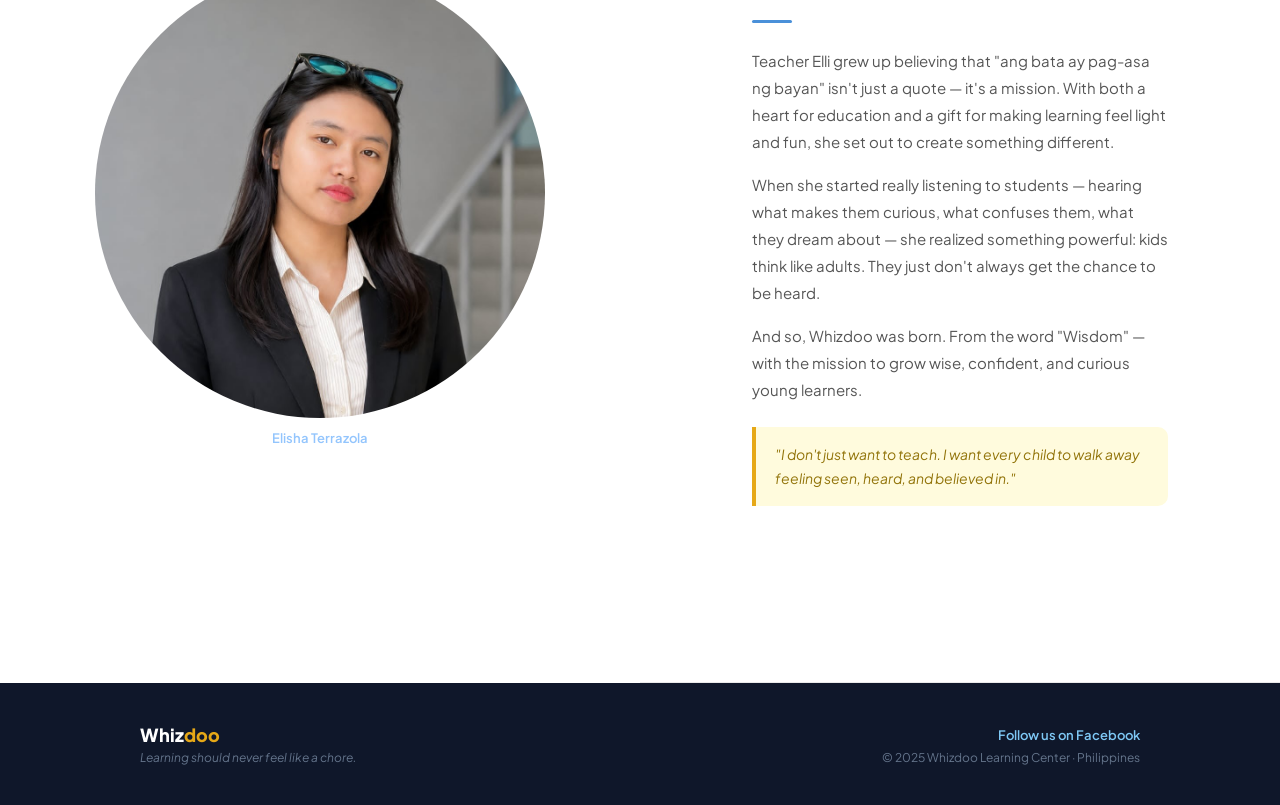
==== commit 14d88b28: "July 16, 2026 edits" ====
--- a/about.html
+++ b/about.html
@@ -47,7 +47,7 @@
         </button>
 
         <ul class="nav-links" id="nav-links">
-          <li><a href="blog.html">Blog</a></li>
+          <!-- <li><a href="blog.html">Blog</a></li> -->
           <li><a href="about.html">About</a></li>
           <li><a href="tutors.html">Tutors</a></li>
           <li class="nav-dropdown">
@@ -151,7 +151,7 @@
     <section class="elli-section fade-in">
       <div class="elli-photo">
         <img
-          src="images/86df066a-e18d-4458-8840-09bc02765231.jpg"
+          src="images/about-eli-photo.jpg"
           alt="Teacher Elli, Founder of Whizdoo"
         />
         <p>Elisha Terrazola</p>
--- a/style.css
+++ b/style.css
@@ -86,6 +86,87 @@
   color: #444;
 }
 
+/* ─── PROGRAMS DROPDOWN ───────────────────────── */
+.nav-dropdown {
+  position: relative;
+}
+
+.nav-dropdown-toggle {
+  cursor: pointer;
+  font-size: 14px;
+  font-weight: 600;
+  color: #444;
+  display: flex;
+  align-items: center;
+  gap: 4px;
+}
+
+.nav-dropdown-toggle::after {
+  content: "▾";
+  font-size: 10px;
+  margin-left: 2px;
+}
+
+.nav-dropdown-menu {
+  list-style: none;
+  position: absolute;
+  top: 100%;
+  left: 0;
+  background: #fff;
+  border: 1px solid #eaeaea;
+  border-radius: 10px;
+  box-shadow: 0 8px 20px rgba(0, 0, 0, 0.1);
+  min-width: 190px;
+  padding: 0.5rem;
+  margin-top: 0;
+  display: none;
+  flex-direction: column;
+  gap: 4px;
+  z-index: 100;
+}
+
+.nav-dropdown-menu li {
+  list-style: none;
+}
+
+.nav-dropdown-menu a {
+  display: block;
+  padding: 8px 12px;
+  border-radius: 6px;
+  font-size: 14px;
+  font-weight: 600;
+  color: #444;
+  text-decoration: none;
+}
+
+.nav-dropdown-menu a:hover {
+  background: #fffbdd;
+  color: #1a1a2e;
+}
+
+/* Desktop: show on hover */
+@media (min-width: 769px) {
+  .nav-dropdown:hover .nav-dropdown-menu {
+    display: flex;
+  }
+}
+
+/* Mobile: show on click (script.js adds the "open" class) */
+.nav-dropdown.open .nav-dropdown-menu {
+  display: flex;
+}
+
+@media (max-width: 768px) {
+  .nav-dropdown-menu {
+    position: static;
+    box-shadow: none;
+    border: none;
+    margin-top: 4px;
+    padding-left: 1rem;
+    background: transparent;
+  }
+}
+
 .nav-btn {
   background: #4a90d9;
   color: #fff;
@@ -430,8 +511,9 @@
 }
 
 .offer-grid {
-  display: grid;
-  grid-template-columns: repeat(3, 1fr);
+  display: flex;
+  flex-wrap: wrap;
+  justify-content: center;
   gap: 1.2rem;
 }
 
@@ -443,6 +525,8 @@
   display: flex;
   flex-direction: column;
   gap: 0.6rem;
+  flex: 0 1 calc(33.333% - 0.8rem); /* new — 0.8rem ≈ 2/3 of the 1.2rem gap */
+  min-width: 260px; /* new — optional, stops cards getting too narrow */
 }
 
 .offer-card h3 {
@@ -1444,7 +1528,7 @@
     grid-template-columns: 1fr;
   }
   .offer-grid {
-    grid-template-columns: 1fr;
+    flex-direction: column;
   }
   .split-section {
     grid-template-columns: 1fr;
@@ -1886,3 +1970,668 @@
   color: #922;
   line-height: 1.7;
 }
+/* ─── SPECIAL SESSIONS PAGE ───────────────────── */
+.special-page {
+  background: linear-gradient(180deg, #0a0050 0%, #13007c 50%, #170a92 100%);
+  position: relative;
+}
+
+.special-hero {
+  min-height: 100vh;
+  width: 100%;
+  display: flex;
+  flex-direction: column;
+  align-items: center;
+  justify-content: center;
+  text-align: center;
+  padding: 3rem 2.5rem;
+  position: relative;
+  overflow: hidden;
+}
+
+.special-hero::before {
+  content: "";
+  position: absolute;
+  top: -20%;
+  left: 50%;
+  width: 700px;
+  height: 700px;
+  background: radial-gradient(
+    circle,
+    rgba(239, 71, 111, 0.18) 0%,
+    rgba(239, 71, 111, 0) 70%
+  );
+  transform: translateX(-50%);
+  pointer-events: none;
+}
+
+.special-hero::after {
+  content: "";
+  position: absolute;
+  bottom: -25%;
+  right: -10%;
+  width: 500px;
+  height: 500px;
+  background: radial-gradient(
+    circle,
+    rgba(230, 168, 23, 0.15) 0%,
+    rgba(230, 168, 23, 0) 70%
+  );
+  pointer-events: none;
+}
+
+.special-hero-inner {
+  max-width: 700px;
+  position: relative;
+  z-index: 1;
+}
+
+.special-hero .eyebrow {
+  display: inline-flex;
+  align-items: center;
+  gap: 8px;
+  font-size: 12px;
+  font-weight: 700;
+  letter-spacing: 2px;
+  text-transform: uppercase;
+  color: #e6a817;
+  margin-bottom: 1.4rem;
+  padding: 6px 16px;
+  border: 1px solid rgba(230, 168, 23, 0.35);
+  border-radius: 999px;
+  background: rgba(230, 168, 23, 0.08);
+}
+
+.special-hero h1 {
+  font-family: "Delius", cursive;
+  font-size: clamp(2rem, 5vw, 3.4rem);
+  font-weight: 700;
+  color: #fff;
+  line-height: 1.25;
+  margin-bottom: 1.2rem;
+}
+
+.special-hero h1 em {
+  background: linear-gradient(90deg, #e6a817, #ef476f);
+  -webkit-background-clip: text;
+  background-clip: text;
+  color: transparent;
+  font-style: normal;
+}
+
+.special-hero p {
+  font-size: 16px;
+  color: #b8b8d4;
+  line-height: 1.8;
+  max-width: 560px;
+  margin: 0 auto 2rem;
+}
+
+.special-hero .hero-btns {
+  justify-content: center;
+}
+
+.scroll-cue {
+  position: absolute;
+  bottom: 2.2rem;
+  left: 50%;
+  transform: translateX(-50%);
+  font-size: 12px;
+  font-weight: 600;
+  letter-spacing: 1px;
+  color: #8886b3;
+  display: flex;
+  flex-direction: column;
+  align-items: center;
+  gap: 6px;
+  animation: bounce 2s infinite;
+  z-index: 1;
+}
+
+.scroll-cue svg {
+  width: 16px;
+  height: 16px;
+  stroke: #8886b3;
+  fill: none;
+  stroke-width: 2;
+}
+
+@keyframes bounce {
+  0%,
+  100% {
+    transform: translate(-50%, 0);
+  }
+  50% {
+    transform: translate(-50%, 8px);
+  }
+}
+
+/* Dark theme overrides for shared section/card classes, scoped to this page only */
+
+.why-strip .section-eyebrow {
+  color: #e6a817;
+}
+
+.why-strip .section-sub {
+  color: #a8a8c8;
+}
+
+.subjects-strip .section-eyebrow {
+  color: #0a0050;
+}
+
+.subjects-strip .section-sub {
+  color: #0a0050;
+}
+
+.special-page .section h2 {
+  color: #fff;
+}
+
+.special-page .section h2 em {
+  color: #ef476f;
+  font-style: normal;
+}
+
+.special-page .why-card {
+  background: #0a0050;
+  border: 1px solid rgba(74, 144, 217, 0.2);
+  transition:
+    border 0.3s ease,
+    transform 0.3s ease;
+}
+
+.special-page .why-card:hover {
+  border-color: rgba(74, 144, 217, 0.5);
+  transform: translateY(-4px);
+}
+
+.special-page .why-icon {
+  background: rgba(230, 168, 23, 0.1);
+}
+
+.special-page .why-icon svg {
+  stroke: #e6a817;
+}
+
+.special-page .why-card h3 {
+  color: #fff;
+}
+
+.special-page .why-card p {
+  color: #a8a8c8;
+}
+
+.special-subjects-grid {
+  display: flex;
+  flex-wrap: wrap;
+  justify-content: center;
+  gap: 1.5rem;
+}
+
+.special-subject-card {
+  flex: 0 1 calc(33.333% - 1rem); /* 1rem ≈ 2/3 of the 1.5rem gap */
+  min-width: 260px; /* optional: stops cards getting too skinny before wrapping */
+  background: #0a0050;
+  border: 1px solid rgba(74, 144, 217, 0.2);
+  border-radius: 16px;
+  overflow: hidden;
+  display: flex;
+  flex-direction: column;
+  transition:
+    transform 0.3s ease,
+    border 0.3s ease,
+    box-shadow 0.3s ease;
+}
+
+.special-subject-card:hover {
+  transform: translateY(-6px);
+  border-color: rgba(230, 168, 23, 0.5);
+}
+
+.special-subject-photo {
+  height: 170px;
+  width: 100%;
+  overflow: hidden;
+  position: relative;
+}
+
+.special-subject-photo img {
+  width: 100%;
+  height: 100%;
+  object-fit: cover;
+}
+
+.special-subject-body {
+  padding: 1.4rem;
+  display: flex;
+  flex-direction: column;
+  gap: 0.6rem;
+  flex: 1;
+}
+
+.special-subject-badge {
+  display: inline-block;
+  background: rgba(230, 168, 23, 0.12);
+  color: #e6a817;
+  border: 1px solid rgba(230, 168, 23, 0.35);
+  font-size: 11px;
+  font-weight: 700;
+  padding: 3px 10px;
+  border-radius: 5px;
+  width: fit-content;
+}
+
+.special-subject-body h3 {
+  font-size: 18px;
+  font-weight: 800;
+  color: #fff;
+  font-family: "Delius", cursive;
+}
+
+.special-subject-body p {
+  font-size: 13px;
+  color: #a8a8c8;
+  line-height: 1.7;
+  flex: 1;
+}
+
+.btn-special {
+  margin-top: 0.4rem;
+  text-align: center;
+  background: linear-gradient(90deg, #e6a817, #c9910f);
+  color: #0a0050;
+  padding: 11px 20px;
+  border-radius: 8px;
+  font-weight: 700;
+  font-size: 14px;
+  text-decoration: none;
+  display: inline-block;
+  border: none;
+}
+
+.special-page .book-bg {
+  background: transparent;
+  border-top: 1px solid rgba(74, 144, 217, 0.2);
+}
+
+.special-page .book-inner h2 {
+  color: #fff;
+}
+
+.special-page .book-inner p {
+  color: #a8a8c8;
+}
+
+@media (max-width: 768px) {
+  .special-subjects-grid {
+    flex-direction: column;
+  }
+  .special-subject-card {
+    flex: 1 1 100%;
+  }
+  .special-hero {
+    min-height: 90vh;
+  }
+}
+
+/* Recolor buttons inside the Special Sessions page */
+.special-page .blob-btn--blue {
+  color: #fff;
+}
+.special-page .blob-btn--blue:before {
+  background: linear-gradient(90deg, #4a90d9, #2f6fbd);
+}
+.special-page .blob-btn--blue .blob-btn__inner {
+  background: linear-gradient(90deg, #4a90d9, #2f6fbd);
+}
+.special-page .blob-btn--blue .blob-btn__blob {
+  background: #2f6fbd;
+}
+
+.special-page .blob-btn--cream {
+  color: #0a0050;
+}
+.special-page .blob-btn--cream:before {
+  background: #e6a817;
+}
+.special-page .blob-btn--cream .blob-btn__inner {
+  background: #e6a817;
+}
+.special-page .blob-btn--cream .blob-btn__blob {
+  background: #c9910f;
+}
+
+/* Color-coded accents for "Why Special Sessions" cards */
+.why-card.accent-gold .why-icon {
+  background: rgba(230, 168, 23, 0.12);
+}
+.why-card.accent-gold .why-icon svg {
+  stroke: #e6a817;
+}
+.why-card.accent-gold:hover {
+  border-color: rgba(230, 168, 23, 0.5);
+}
+
+.why-card.accent-coral .why-icon {
+  background: rgba(239, 71, 111, 0.12);
+}
+.why-card.accent-coral .why-icon svg {
+  stroke: #ef476f;
+}
+.why-card.accent-coral:hover {
+  border-color: rgba(239, 71, 111, 0.5);
+}
+
+.why-card.accent-teal .why-icon {
+  background: rgba(45, 212, 191, 0.12);
+}
+.why-card.accent-teal .why-icon svg {
+  stroke: #2dd4bf;
+}
+.why-card.accent-teal:hover {
+  border-color: rgba(45, 212, 191, 0.5);
+}
+
+/* Color-coded accents for subject cards */
+.special-subject-card.accent-coral .special-subject-badge {
+  background: rgba(239, 71, 111, 0.12);
+  color: #ef476f;
+  border-color: rgba(239, 71, 111, 0.35);
+}
+
+.special-subject-card.accent-teal .special-subject-badge {
+  background: rgba(45, 212, 191, 0.12);
+  color: #2dd4bf;
+  border-color: rgba(45, 212, 191, 0.35);
+}
+
+.subjects-strip {
+  background: #ecc977;
+  border-top: 1px solid rgba(19, 0, 124, 0.15);
+  border-bottom: 1px solid rgba(19, 0, 124, 0.15);
+}
+
+.why-strip {
+  background: #0a0050;
+  border-top: 1px solid rgba(74, 144, 217, 0.18);
+  border-bottom: 1px solid rgba(74, 144, 217, 0.18);
+}
+
+/* ─── BLOG ARTICLE TEMPLATE ──────────────────── */
+
+.article-wrap {
+  max-width: 700px;
+  margin: 0 auto;
+  padding: 3.5rem 2.5rem 6rem;
+}
+
+.article-header h1 {
+  font-size: clamp(1.8rem, 4vw, 2.6rem);
+  font-weight: 700;
+  color: #1a1a2e;
+  line-height: 1.25;
+  margin-bottom: 1rem;
+}
+
+.article-dek {
+  font-size: 16px;
+  color: #555;
+  line-height: 1.75;
+  margin-bottom: 1.6rem;
+}
+
+.article-byline {
+  display: flex;
+  align-items: center;
+  gap: 10px;
+  margin-bottom: 1.6rem;
+}
+
+.article-byline img {
+  width: 34px;
+  height: 34px;
+  border-radius: 50%;
+  object-fit: cover;
+  flex-shrink: 0;
+}
+
+.article-byline-text {
+  display: flex;
+  flex-direction: column;
+  line-height: 1.4;
+}
+
+.article-byline-name {
+  font-size: 13px;
+  font-weight: 700;
+  color: #1a1a2e;
+}
+
+.article-byline-date {
+  font-size: 12px;
+  color: #888;
+}
+
+.article-share {
+  display: flex;
+  gap: 10px;
+  padding-bottom: 1.6rem;
+  border-bottom: 1px solid #eaeaea;
+  margin-bottom: 2.2rem;
+}
+
+.article-share a {
+  width: 32px;
+  height: 32px;
+  border-radius: 50%;
+  background: #f5f5f7;
+  display: flex;
+  align-items: center;
+  justify-content: center;
+  transition:
+    background 0.25s ease,
+    transform 0.25s ease;
+}
+
+.article-share a svg {
+  width: 15px;
+  height: 15px;
+  stroke: #1a1a2e;
+  fill: none;
+  stroke-width: 2;
+}
+
+.article-share a:hover {
+  background: #4a90d9;
+  transform: translateY(-2px);
+}
+
+.article-share a:hover svg {
+  stroke: #fff;
+}
+
+.article-hero-photo {
+  width: 100%;
+  height: 320px;
+  border-radius: 14px;
+  overflow: hidden;
+  margin-bottom: 2.2rem;
+}
+
+.article-hero-photo img {
+  width: 100%;
+  height: 100%;
+  object-fit: cover;
+}
+
+.article-body p {
+  font-size: 15px;
+  line-height: 1.9;
+  color: #333;
+  margin-bottom: 1.4rem;
+}
+
+.article-body p strong {
+  color: #1a1a2e;
+}
+
+.article-body h2 {
+  font-size: 22px;
+  font-weight: 700;
+  color: #1a1a2e;
+  margin: 2.2rem 0 1rem;
+}
+
+.article-divider {
+  border: none;
+  border-top: 1px solid #eaeaea;
+  margin: 2.6rem 0;
+}
+
+.article-press {
+  font-size: 14px;
+  color: #555;
+  line-height: 1.8;
+}
+
+.article-press h3 {
+  font-size: 14px;
+  font-weight: 700;
+  color: #1a1a2e;
+  margin-bottom: 0.6rem;
+}
+
+.article-press a {
+  color: #4a90d9;
+  text-decoration: none;
+  font-weight: 600;
+}
+
+@media (max-width: 768px) {
+  .article-hero-photo {
+    height: 220px;
+  }
+}
+
+/* ─── CHILD ASSESSMENT QUIZ ───────────────────── */
+
+.quiz-wrap {
+  max-width: 600px;
+  margin: 0 auto;
+  padding: 4rem 2.5rem 6rem;
+}
+
+.quiz-progress-label {
+  font-size: 12px;
+  font-weight: 700;
+  letter-spacing: 1px;
+  text-transform: uppercase;
+  color: #4a90d9;
+  margin-bottom: 10px;
+  text-align: center;
+}
+
+.quiz-progress-track {
+  width: 100%;
+  height: 6px;
+  background: #eaeaea;
+  border-radius: 999px;
+  overflow: hidden;
+  margin-bottom: 2.5rem;
+}
+
+.quiz-progress-fill {
+  height: 100%;
+  background: #4a90d9;
+  border-radius: 999px;
+  transition: width 0.3s ease;
+  width: 12.5%;
+}
+
+.quiz-step {
+  display: none;
+}
+
+.quiz-step.active {
+  display: block;
+}
+
+.quiz-step h2 {
+  font-size: 22px;
+  font-weight: 700;
+  color: #1a1a2e;
+  margin-bottom: 0.5rem;
+}
+
+.quiz-step .quiz-subtext {
+  font-size: 13px;
+  color: #888;
+  margin-bottom: 1.6rem;
+  line-height: 1.6;
+}
+
+.quiz-nav {
+  display: flex;
+  justify-content: space-between;
+  align-items: center;
+  gap: 1rem;
+  margin-top: 2rem;
+}
+
+.quiz-back-btn {
+  background: none;
+  border: none;
+  color: #888;
+  font-size: 14px;
+  font-weight: 600;
+  cursor: pointer;
+  font-family: "Plus Jakarta Sans", sans-serif;
+  padding: 10px 4px;
+}
+
+.quiz-back-btn:hover {
+  color: #4a90d9;
+}
+
+.quiz-next-btn {
+  background: #4a90d9;
+  color: #fff;
+  padding: 13px 28px;
+  border-radius: 8px;
+  font-size: 14px;
+  font-weight: 700;
+  border: none;
+  cursor: pointer;
+  font-family: "Plus Jakarta Sans", sans-serif;
+  margin-left: auto;
+}
+
+.quiz-next-btn:disabled {
+  background: #cdd8e6;
+  cursor: not-allowed;
+}
+
+.quiz-summary-item {
+  padding: 14px 0;
+  border-bottom: 1px solid #eaeaea;
+}
+
+.quiz-summary-item:last-child {
+  border-bottom: none;
+}
+
+.quiz-summary-label {
+  font-size: 12px;
+  font-weight: 700;
+  text-transform: uppercase;
+  letter-spacing: 0.5px;
+  color: #4a90d9;
+  margin-bottom: 4px;
+}
+
+.quiz-summary-value {
+  font-size: 14px;
+  color: #333;
+  line-height: 1.6;
+}
